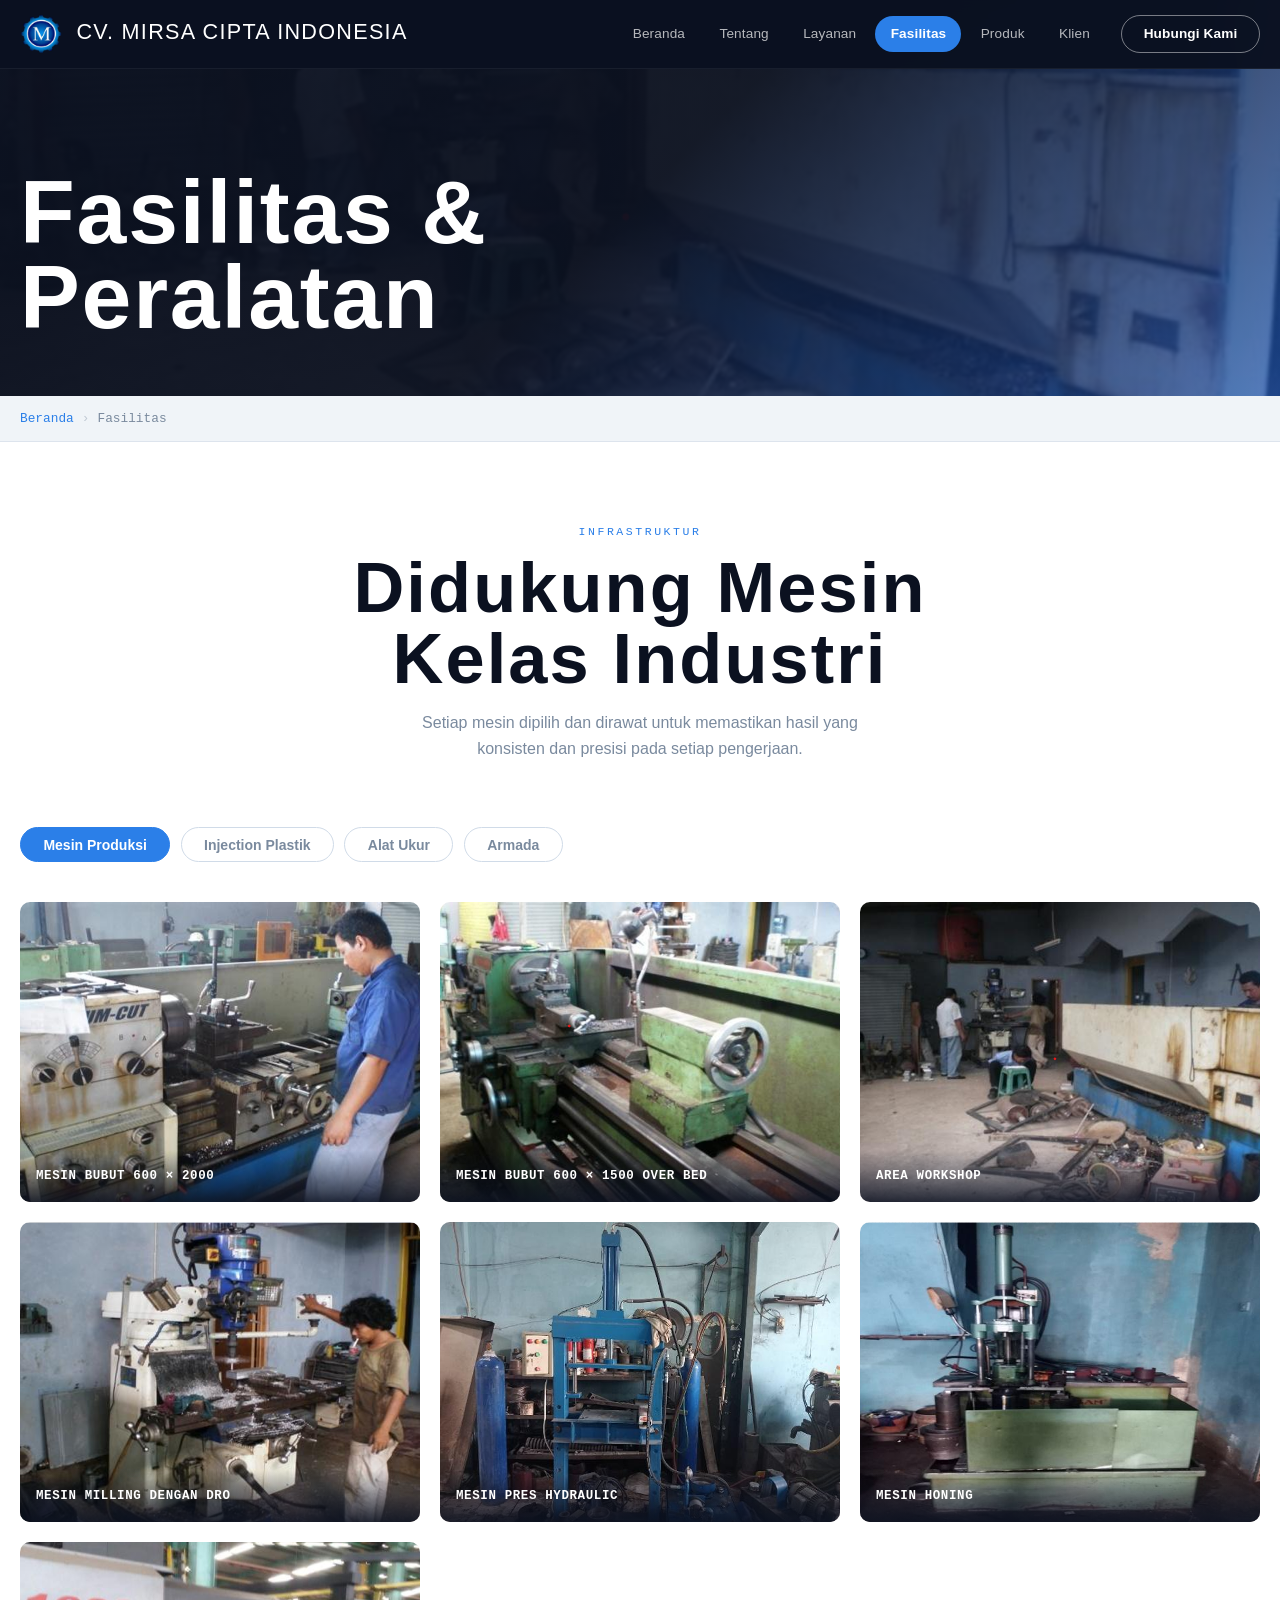
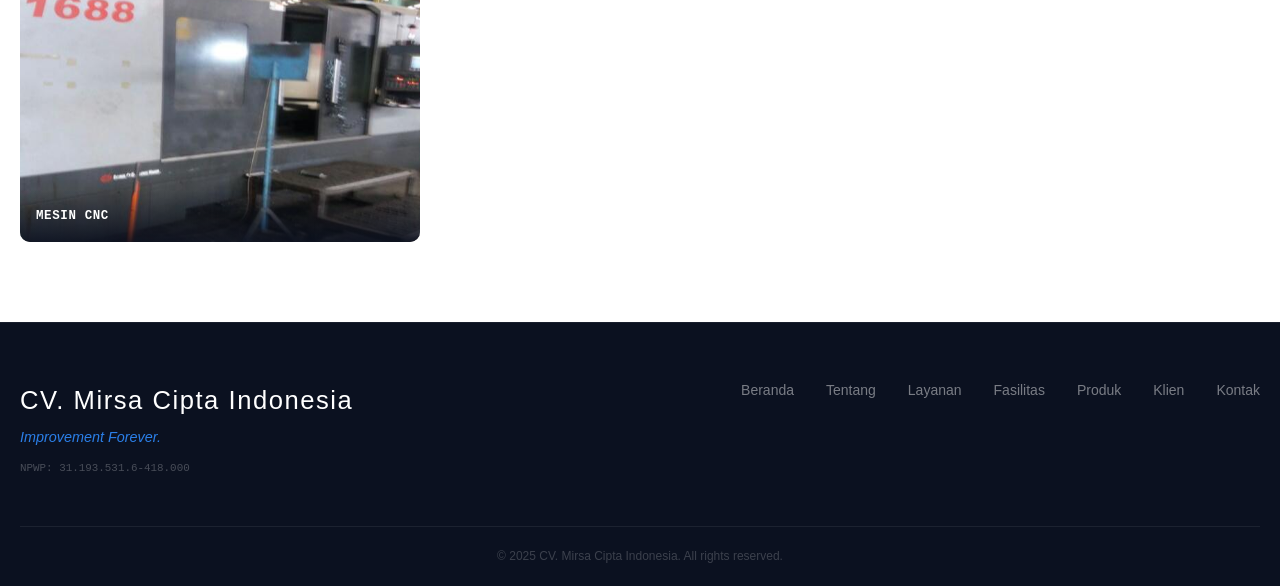
==== fasilitas.html @ bb1a6044 "first commit" ====
<!DOCTYPE html>
<html lang="id">
<head>
  <meta charset="UTF-8" /><meta name="viewport" content="width=device-width, initial-scale=1.0" />
  <title>Fasilitas – CV. Mirsa Cipta Indonesia</title>
  <link rel="stylesheet" href="assets/css/style.css?v=3" />
  <link rel="stylesheet" href="assets/css/pages.css" />
  <link rel="preconnect" href="https://fonts.googleapis.com" />
  <link rel="preconnect" href="https://fonts.gstatic.com" crossorigin />
  <link href="https://fonts.googleapis.com/css2?family=Bebas+Neue&family=DM+Sans:opsz,wght@9..40,300;9..40,400;9..40,600&family=DM+Mono:wght@400;500&display=swap" rel="stylesheet" />
</head>
<body>
<header class="nav always-dark" id="nav">
  <div class="nav__inner">
    <a href="index.html" class="nav__logo">
      <img src="assets/images/logo.png" alt="Logo CV Mirsa Cipta Indonesia" class="nav__logo-img" />
      <div class="nav__logo-text">
        <span class="logo-name">CV. MIRSA CIPTA INDONESIA</span>
      </div>
    </a>
    <nav class="nav__links">
      <a href="index.html">Beranda</a><a href="tentang.html">Tentang</a><a href="layanan.html">Layanan</a>
      <a href="fasilitas.html">Fasilitas</a><a href="produk.html">Produk</a><a href="klien.html">Klien</a>
      <a href="kontak.html" class="nav__cta">Hubungi Kami</a>
    </nav>
    <button class="nav__hamburger" id="hamburger"><span></span><span></span><span></span></button>
  </div>
</header>
<div class="mobile-menu" id="mobileMenu">
  <a href="index.html" class="mobile-link">Beranda</a><a href="tentang.html" class="mobile-link">Tentang</a>
  <a href="layanan.html" class="mobile-link">Layanan</a><a href="fasilitas.html" class="mobile-link">Fasilitas</a>
  <a href="produk.html" class="mobile-link">Produk</a><a href="klien.html" class="mobile-link">Klien</a>
  <a href="kontak.html" class="mobile-link">Hubungi Kami</a>
</div>

<main>
  <section class="page-hero">
    <div class="page-hero__bg">
      <img src="assets/images/AREA  WORK SHOP.png" alt="Fasilitas" />
      <!-- GANTI: assets/images/fasilitas-hero.jpg -->
      <div class="page-hero__overlay"></div>
    </div>
    <div class="container page-hero__content">

      <h1 class="page-hero__title fade-up">Fasilitas &<br />Peralatan</h1>
    </div>
  </section>

  <div class="breadcrumb">
    <div class="container breadcrumb__inner">
      <a href="index.html">Beranda</a><span class="breadcrumb__sep">›</span><span>Fasilitas</span>
    </div>
  </div>

  <section class="page-content">
    <div class="container">
      <div class="section-header reveal">
        <p class="section-label">Infrastruktur</p>
        <h2 class="section-title">Didukung Mesin<br />Kelas Industri</h2>
        <p class="section-desc">Setiap mesin dipilih dan dirawat untuk memastikan hasil yang konsisten dan presisi pada setiap pengerjaan.</p>
      </div>

      <div class="fasilitas-tabs">
        <button class="tab-btn active" data-tab="mesin">Mesin Produksi</button>
        <button class="tab-btn" data-tab="injection">Injection Plastik</button>
        <button class="tab-btn" data-tab="ukur">Alat Ukur</button>
        <button class="tab-btn" data-tab="armada">Armada</button>
      </div>

      <div class="tab-content active" id="tab-mesin">
        <div class="fasilitas-grid">
          <div class="fasilitas-item reveal">
            <img src="assets/images/MESIN BUBUT 600 x 2000.png" alt="Mesin Bubut 2000" />
            <!-- GANTI: assets/images/mesin-bubut-2000.jpg -->
            <span>Mesin Bubut 600 × 2000</span>
          </div>
          <div class="fasilitas-item reveal">
            <img src="assets/images/MESIN BUBUT 600 x 1500 over bed.png" alt="Mesin Bubut 1500" />
            <!-- GANTI: assets/images/mesin-bubut-1500.jpg -->
            <span>Mesin Bubut 600 × 1500 Over Bed</span>
          </div>
          <div class="fasilitas-item reveal">
            <img src="assets/images/AREA  WORK SHOP.png" alt="Area Workshop" />
            <!-- GANTI: assets/images/area-workshop.jpg -->
            <span>Area Workshop</span>
          </div>
          <div class="fasilitas-item reveal">
            <img src="assets/images/MESIN MILLING dengan DRO.png" alt="Mesin Milling DRO" />
            <!-- GANTI: assets/images/mesin-milling.jpg -->
            <span>Mesin Milling dengan DRO</span>
          </div>
          <div class="fasilitas-item reveal">
            <img src="assets/images/MESIN PRES HYDRAULIC.png" alt="Pres Hydraulic" />
            <!-- GANTI: assets/images/mesin-hydraulic.jpg -->
            <span>Mesin Pres Hydraulic</span>
          </div>
          <div class="fasilitas-item reveal">
            <img src="assets/images/MESIN HONING.png" alt="Mesin Honing" />
            <!-- GANTI: assets/images/mesin-honing.jpg -->
            <span>Mesin Honing</span>
          </div>
          <div class="fasilitas-item reveal">
            <img src="assets/images/CNC.png" alt="CNC" />
            <!-- GANTI: assets/images/mesin-cnc.jpg -->
            <span>Mesin CNC</span>
          </div>
        </div>
      </div>

      <div class="tab-content" id="tab-injection">
        <div class="fasilitas-grid">
          <div class="fasilitas-item reveal">
            <img src="assets/images/MESIN INJECTION  150 T.png" alt="Injection 150T" />
            <!-- GANTI: assets/images/injection-150t.jpg -->
            <span>Mesin Injection 150 T</span>
          </div>
          <div class="fasilitas-item reveal">
            <img src="assets/images/MESIN PRES HYDRAULIC.png" alt="Injection 250T" />
            <!-- GANTI: assets/images/injection-250t.jpg -->
            <span>Mesin Injection 250 T</span>
          </div>
          <div class="fasilitas-item reveal">
            <img src="assets/images/MESIN BUBUT 600 x 2000.png" alt="Injection 550T" />
            <!-- GANTI: assets/images/injection-550t.jpg -->
            <span>Mesin Injection 550 T</span>
          </div>
          <div class="fasilitas-item reveal">
            <img src="assets/images/AREA  WORK SHOP.png" alt="Area Produksi" />
            <!-- GANTI: assets/images/area-produksi.jpg -->
            <span>Area Produksi</span>
          </div>
        </div>
      </div>

      <div class="tab-content" id="tab-ukur">
        <div class="fasilitas-grid">
          <div class="fasilitas-item reveal">
            <img src="assets/images/MICROMETER.png" alt="Micrometer" />
            <!-- GANTI: assets/images/micrometer.jpg -->
            <span>Micrometer</span>
          </div>
          <div class="fasilitas-item reveal">
            <img src="assets/images/MESIN PRES HYDRAULIC.png" alt="Hardness Tester" />
            <!-- GANTI: assets/images/hardness-tester.jpg -->
            <span>Hardness Tester</span>
          </div>
          <div class="fasilitas-item reveal">
            <img src="assets/images/MESIN BUBUT 600 x 2000.png" alt="Digital Caliper" />
            <!-- GANTI: assets/images/digital-caliper.jpg -->
            <span>Digital Caliper</span>
          </div>
          <div class="fasilitas-item reveal">
            <img src="assets/images/MESIN MILLING dengan DRO.png" alt="Bore Gauge" />
            <!-- GANTI: assets/images/bore-gauge.jpg -->
            <span>Bore Gauge</span>
          </div>
          <div class="fasilitas-item reveal">
            <img src="assets/images/CNC.png" alt="Height Gauge" />
            <!-- GANTI: assets/images/height-gauge.jpg -->
            <span>Height Gauge</span>
          </div>
        </div>
      </div>

      <div class="tab-content" id="tab-armada">
        <div class="fasilitas-grid">
          <div class="fasilitas-item reveal">
            <img src="assets/images/UNIT DELIVERY.png" alt="Unit Delivery" />
            <!-- GANTI: assets/images/unit-delivery.jpg -->
            <span>Unit Delivery</span>
          </div>
        </div>
      </div>
    </div>
  </section>
</main>

<footer class="footer">
  <div class="container footer__inner">
    <div class="footer__brand">
      <p class="footer__name">CV. Mirsa Cipta Indonesia</p>
      <p class="footer__tagline">Improvement Forever.</p>
      <p class="footer__npwp">NPWP: 31.193.531.6-418.000</p>
    </div>
    <nav class="footer__nav">
      <a href="index.html">Beranda</a><a href="tentang.html">Tentang</a><a href="layanan.html">Layanan</a>
      <a href="fasilitas.html">Fasilitas</a><a href="produk.html">Produk</a><a href="klien.html">Klien</a><a href="kontak.html">Kontak</a>
    </nav>
  </div>
  <div class="footer__bottom"><p>© 2025 CV. Mirsa Cipta Indonesia. All rights reserved.</p></div>
</footer>
<button class="back-top" id="backTop">↑</button>
<script src="assets/js/main.js"></script>
</body>
</html>
---- assets/css/style.css ----
/* ════════════════════════════════════════
   CV. MIRSA CIPTA INDONESIA
   style.css — Redesigned to match Figma blueprint
════════════════════════════════════════ */

:root {
  /* Core Palette — matches Figma dark navy + blue accent scheme */
  --navy:       #0b1120;
  --navy-mid:   #0f1a2e;
  --blue-dark:  #102a5e;
  --blue:       #1646a0;
  --blue-mid:   #1d5bb8;
  --cyan:       #2b7fe8;
  --cyan-light: #55a3f5;
  --blue-card1: #4c9fea;   /* lightest card — Figma leftmost */
  --blue-card2: #2e74c4;   /* second card */
  --blue-card3: #1a559e;   /* third card */
  --blue-card4: #0c1f4a;   /* darkest card — Figma rightmost navy */
  --light:      #f0f4f8;
  --white:      #ffffff;
  --gray:       #7a8a9e;
  --dark:       #0b1120;

  --font-display: 'Plus Jakarta Sans', sans-serif;
  --font-body:    'Plus Jakarta Sans', sans-serif;
  --font-mono:    'Plus Jakarta Sans', monospace;

  --radius:     6px;
  --shadow:     0 4px 32px rgba(0,0,0,.14);
  --transition: .32s cubic-bezier(.4,0,.2,1);
}

*, *::before, *::after { box-sizing: border-box; margin: 0; padding: 0; }
html { scroll-behavior: smooth; }
body {
  font-family: var(--font-body);
  background: var(--white);
  color: var(--dark);
  line-height: 1.65;
  overflow-x: hidden;
}
img { display: block; width: 100%; object-fit: cover; }
a   { text-decoration: none; color: inherit; }
ul  { list-style: none; }

.container {
  width: min(1240px, 100% - 2.5rem);
  margin-inline: auto;
}

/* ── Typography helpers ── */
.section-label {
  font-family: var(--font-mono);
  font-size: .72rem;
  letter-spacing: .22em;
  text-transform: uppercase;
  color: var(--cyan);
  margin-bottom: .75rem;
  display: block;
}
.section-label.light { color: var(--cyan-light); }

.section-title {
  font-family: var(--font-display);
  font-size: clamp(2.8rem, 5.5vw, 5rem);
  line-height: 1.0;
  letter-spacing: .03em;
  color: var(--navy);
}
.section-title.light { color: var(--white); }

.section-desc {
  margin-top: 1rem;
  color: var(--gray);
  max-width: 52ch;
}

.section-header { text-align: center; margin-bottom: 4rem; }
.section-header .section-desc { margin-inline: auto; }

/* ── Buttons ── */
.btn {
  display: inline-flex;
  align-items: center;
  gap: .5rem;
  padding: .9rem 2.2rem;
  border-radius: 100px;
  font-family: var(--font-body);
  font-weight: 600;
  font-size: .9rem;
  cursor: pointer;
  transition: var(--transition);
  border: 2px solid transparent;
}
.btn--primary {
  background: var(--cyan);
  color: var(--white);
}
.btn--primary:hover {
  background: var(--cyan-light);
  transform: translateY(-2px);
  box-shadow: 0 8px 24px rgba(43,127,232,.4);
}
.btn--ghost {
  border-color: rgba(255,255,255,.4);
  color: var(--white);
}
.btn--ghost:hover {
  background: rgba(255,255,255,.1);
  border-color: var(--white);
}

/* ════════════ NAV — Figma dark bar ════════════ */
.nav {
  position: fixed;
  top: 0; left: 0; right: 0;
  z-index: 1000;
  background: var(--navy);
  border-bottom: 1px solid rgba(255,255,255,.06);
  transition: var(--transition);
}
.nav.scrolled {
  background: rgba(11,17,32,.97);
  backdrop-filter: blur(16px);
  box-shadow: 0 2px 32px rgba(0,0,0,.45);
}
.nav.always-dark {
  background: rgba(11,17,32,.97);
  backdrop-filter: blur(16px);
}

.nav__inner {
  display: flex;
  align-items: center;
  justify-content: space-between;
  width: min(1240px, 100% - 2.5rem);
  margin-inline: auto;
  height: 68px;
}

.nav__logo { display: flex; align-items: center; gap: .9rem; }
.nav__logo-img {
  width: 42px; height: 42px;
  object-fit: contain;
}
.logo-name {
  font-family: var(--font-display);
  font-size: 1.35rem;
  color: var(--white);
  letter-spacing: .06em;
  line-height: 1;
}

/* Nav links — Figma style: light text, active = filled blue pill */
.nav__links {
  display: flex;
  align-items: center;
  gap: .25rem;
}
.nav__links a {
  color: rgba(255,255,255,.7);
  font-size: .85rem;
  font-weight: 500;
  padding: .45rem .95rem;
  border-radius: 100px;
  transition: color var(--transition), background var(--transition);
  letter-spacing: .01em;
}
.nav__links a:hover { color: var(--white); background: rgba(255,255,255,.07); }
.nav__links a.active {
  background: var(--cyan);
  color: var(--white);
  font-weight: 600;
}

.nav__cta {
  background: transparent !important;
  color: var(--white) !important;
  padding: .45rem 1.35rem !important;
  border-radius: 100px !important;
  border: 1.5px solid rgba(255,255,255,.45) !important;
  font-weight: 600 !important;
  margin-left: .75rem;
  font-size: .85rem !important;
}
.nav__cta:hover {
  background: rgba(255,255,255,.1) !important;
  border-color: rgba(255,255,255,.9) !important;
  transform: translateY(-1px);
}
/* Active: border lebih solid + sedikit background agar user tahu sedang di halaman ini */
.nav__cta.active {
  background: rgba(255,255,255,.08) !important;
  border-color: var(--white) !important;
  color: var(--white) !important;
  font-weight: 700 !important;
}

.nav__hamburger {
  display: none;
  flex-direction: column;
  gap: 5px;
  background: none; border: none;
  cursor: pointer; padding: .25rem;
}
.nav__hamburger span {
  display: block; width: 24px; height: 2px;
  background: var(--white); border-radius: 2px;
  transition: var(--transition);
}

/* Mobile Menu */
.mobile-menu {
  display: none;
  position: fixed; inset: 0;
  background: var(--navy);
  z-index: 999;
  flex-direction: column;
  align-items: center; justify-content: center;
  gap: 2rem;
}
.mobile-menu.open { display: flex; }
.mobile-link {
  font-family: var(--font-display);
  font-size: 2.2rem;
  color: rgba(255,255,255,.8);
  letter-spacing: .06em;
  transition: color var(--transition);
}
.mobile-link:hover, .mobile-link.active { color: var(--cyan); }

/* ════════════ PAGE HERO (inner pages) ════════════ */
.page-hero {
  min-height: 44vh;
  display: flex;
  align-items: flex-end;
  position: relative;
  overflow: hidden;
  padding-bottom: 3.5rem;
  background: var(--navy);
}
.page-hero__bg { position: absolute; inset: 0; }
.page-hero__bg img { height: 100%; object-position: center; }
.page-hero__overlay {
  position: absolute; inset: 0;
  background: linear-gradient(135deg, rgba(11,17,32,.95) 50%, rgba(22,70,160,.7));
}
.page-hero__content {
  position: relative; z-index: 1;
  padding-top: 7rem;
}
.page-hero__eyebrow {
  font-family: var(--font-mono);
  font-size: .75rem; letter-spacing: .25em;
  text-transform: uppercase; color: var(--cyan);
  margin-bottom: 1rem;
  display: block;
}
.page-hero__title {
  font-family: var(--font-display);
  font-size: clamp(3rem, 7vw, 6.5rem);
  line-height: .95; color: var(--white);
  letter-spacing: .02em;
}

/* ════════════ BREADCRUMB ════════════ */
.breadcrumb {
  background: var(--light);
  padding: .75rem 0;
  border-bottom: 1px solid #dde4ed;
}
.breadcrumb__inner {
  display: flex; align-items: center; gap: .5rem;
  font-size: .8rem; color: var(--gray);
  font-family: var(--font-mono);
}
.breadcrumb__inner a { color: var(--cyan); }
.breadcrumb__inner a:hover { text-decoration: underline; }
.breadcrumb__sep { opacity: .4; }

/* ════════════ PAGE CONTENT ════════════ */
.page-content { padding: 5rem 0; }

/* ════════════ FOOTER ════════════ */
.footer { background: var(--navy); padding: 3.5rem 0 0; border-top: 1px solid rgba(255,255,255,.06); }
.footer__inner {
  display: flex;
  justify-content: space-between;
  align-items: flex-start;
  gap: 2rem; flex-wrap: wrap;
  padding-bottom: 3rem;
  border-bottom: 1px solid rgba(255,255,255,.07);
}
.footer__name {
  font-family: var(--font-display);
  font-size: 1.6rem; color: var(--white); letter-spacing: .06em;
}
.footer__tagline { color: var(--cyan); font-style: italic; margin: .3rem 0 .6rem; font-size: .9rem; }
.footer__npwp { font-family: var(--font-mono); font-size: .68rem; color: rgba(255,255,255,.25); }
.footer__nav { display: flex; flex-wrap: wrap; gap: 1rem 2rem; }
.footer__nav a { color: rgba(255,255,255,.45); font-size: .875rem; transition: color var(--transition); }
.footer__nav a:hover { color: var(--cyan); }
.footer__bottom { text-align: center; padding: 1.25rem; color: rgba(255,255,255,.2); font-size: .75rem; }

/* ════════════ BACK TO TOP ════════════ */
.back-top {
  position: fixed; bottom: 2rem; right: 2rem;
  width: 44px; height: 44px;
  background: var(--cyan); color: var(--white);
  border: none; border-radius: 50%; font-size: 1rem;
  cursor: pointer; display: flex; align-items: center; justify-content: center;
  box-shadow: 0 4px 20px rgba(43,127,232,.45);
  opacity: 0; transform: translateY(10px);
  transition: var(--transition); z-index: 999;
}
.back-top.visible { opacity: 1; transform: translateY(0); }
.back-top:hover { background: var(--cyan-light); transform: translateY(-2px); }

/* ════════════ ANIMATIONS ════════════ */
.fade-up {
  opacity: 0; transform: translateY(28px);
  animation: fadeUp .85s ease forwards;
}
.fade-up:nth-child(2) { animation-delay: .18s; }
.fade-up:nth-child(3) { animation-delay: .34s; }
.fade-up:nth-child(4) { animation-delay: .5s; }

@keyframes fadeUp { to { opacity: 1; transform: translateY(0); } }

.reveal {
  opacity: 0; transform: translateY(36px);
  transition: opacity .75s ease, transform .75s ease;
}
.reveal.visible { opacity: 1; transform: translateY(0); }

/* ════════════ RESPONSIVE ════════════ */
@media (max-width: 960px) {
  .nav__links { display: none; }
  .nav__hamburger { display: flex; }
}
@media (max-width: 600px) {
  .footer__inner { flex-direction: column; }
}
---- assets/css/pages.css ----
/* ════════════════════════════════════════
   pages.css — Redesigned to match Figma blueprint
   Dark navy hero, blue gradient cards, layanan section
════════════════════════════════════════ */

/* ════════════════════ HERO SLIDER ════════════════════ */
.hero {
  min-height: 100dvh;
  display: flex; align-items: center;
  position: relative; overflow: hidden;
  background: var(--navy);
}
.hero__slider {
  position: absolute; inset: 0;
}
.hero__slide {
  position: absolute; inset: 0;
  opacity: 0;
  transition: opacity 1.2s ease;
}
.hero__slide.active { opacity: 1; }
.hero__slide img {
  width: 100%; height: 100%;
  object-fit: cover;
  object-position: center;
  filter: brightness(.55) saturate(.8);
}

/* Dark overlay — matches Figma dark hero */
.hero__overlay {
  position: absolute; inset: 0;
  background:
    linear-gradient(to right, rgba(11,17,32,.92) 55%, rgba(11,17,32,.4)),
    linear-gradient(to top, rgba(11,17,32,.65) 20%, transparent 60%);
  z-index: 1;
}

.hero__content {
  position: relative; z-index: 2;
  width: min(1240px, 100% - 2.5rem);
  margin-inline: auto;
  padding: 9rem 0 5rem;
  text-align: center;
  display: flex;
  flex-direction: column;
  align-items: center;
}

/* Eyebrow — small label above title */
.hero__eyebrow {
  font-family: var(--font-mono);
  font-size: .72rem;
  letter-spacing: .28em;
  text-transform: uppercase;
  color: var(--cyan-light);
  margin-bottom: 1.25rem;
  display: block;
  opacity: 0;
  animation: fadeUp .8s ease .1s forwards;
}

.hero__title {
  font-family: var(--font-display);
  font-size: clamp(2.8rem, 7vw, 7rem);
  line-height: 1.0;
  color: var(--white);
  letter-spacing: .01em;
  margin-bottom: 1.75rem;
  white-space: nowrap;
}

/* Figma: subtitle centered */
.hero__sub {
  max-width: 54ch;
  color: rgba(255,255,255,.7);
  font-size: 1.0rem;
  margin-bottom: 2.75rem;
  line-height: 1.75;
  text-align: center;
}
.hero__actions { display: flex; gap: 1rem; flex-wrap: wrap; justify-content: center; }

/* Dots */
.hero__dots {
  position: absolute; bottom: 2.75rem; left: 50%;
  transform: translateX(-50%);
  display: flex; gap: .65rem; z-index: 3;
}
.hero__dot {
  width: 8px; height: 8px;
  border-radius: 50%; background: rgba(255,255,255,.3);
  border: none; cursor: pointer; padding: 0;
  transition: all .35s ease;
}
.hero__dot.active {
  background: var(--cyan);
  width: 28px; border-radius: 4px;
}

/* Arrows */
.hero__arrow {
  position: absolute; top: 50%; transform: translateY(-50%);
  z-index: 3; background: rgba(255,255,255,.08);
  border: 1px solid rgba(255,255,255,.16);
  color: var(--white);
  width: 50px; height: 50px;
  border-radius: 50%; cursor: pointer;
  display: flex; align-items: center; justify-content: center;
  transition: all .3s ease;
  backdrop-filter: blur(8px);
}
.hero__arrow:hover {
  background: var(--cyan);
  border-color: var(--cyan);
}
.hero__arrow--prev { left: 2.5rem; }
.hero__arrow--next { right: 2.5rem; }

/* Scroll indicator */
.hero__scroll {
  position: absolute; bottom: 2.75rem; right: 3.5rem;
  display: flex; flex-direction: column;
  align-items: center; gap: .5rem; z-index: 3;
  color: rgba(255,255,255,.35);
  font-family: var(--font-mono);
  font-size: .6rem; letter-spacing: .22em; text-transform: uppercase;
}
.hero__scroll-line {
  width: 1px; height: 52px;
  background: linear-gradient(to bottom, rgba(255,255,255,.35), transparent);
  animation: scrollLine 2.2s ease-in-out infinite;
}
@keyframes scrollLine {
  0%   { transform: scaleY(0); transform-origin: top; }
  50%  { transform: scaleY(1); transform-origin: top; }
  51%  { transform-origin: bottom; }
  100% { transform: scaleY(0); transform-origin: bottom; }
}

/* ════════════ BLUE CARD STRIP — Figma 4-block section ════════════ */
/*
  Figma shows 4 colored boxes spanning full width:
  [light blue] [medium blue] [teal-blue] [dark navy]
  These serve as visual dividers / category blocks
*/
.hero-cards {
  display: grid;
  grid-template-columns: repeat(4, 1fr);
  position: relative;
  z-index: 4;
  margin-top: -1px; /* flush against hero bottom */
}
.hero-card {
  padding: 2.75rem 2.25rem;
  display: flex; flex-direction: column;
  gap: .75rem;
  cursor: pointer;
  transition: filter var(--transition), transform var(--transition);
  position: relative; overflow: hidden;
}
.hero-card::after {
  content: '';
  position: absolute; inset: 0;
  background: rgba(255,255,255,0);
  transition: background var(--transition);
}
.hero-card:hover::after { background: rgba(255,255,255,.06); }

.hero-card:nth-child(1) { background: var(--blue-card1); }
.hero-card:nth-child(2) { background: var(--blue-card2); }
.hero-card:nth-child(3) { background: var(--blue-card3); }
.hero-card:nth-child(4) { background: var(--blue-card4); }

.hero-card__icon {
  font-size: 1.6rem;
  line-height: 1;
  margin-bottom: .25rem;
}
.hero-card__title {
  font-family: var(--font-display);
  font-size: 1.55rem;
  color: var(--white);
  letter-spacing: .04em;
  line-height: 1.05;
}
.hero-card__desc {
  color: rgba(255,255,255,.72);
  font-size: .82rem;
  line-height: 1.6;
}
.hero-card__link {
  display: inline-flex;
  align-items: center;
  gap: .35rem;
  margin-top: .5rem;
  font-size: .78rem;
  font-weight: 600;
  color: rgba(255,255,255,.85);
  letter-spacing: .05em;
  font-family: var(--font-mono);
  text-transform: uppercase;
  transition: gap var(--transition), color var(--transition);
}
.hero-card:hover .hero-card__link { gap: .65rem; color: var(--white); }

/* ════════════ STATS ════════════ */
.stats { background: var(--navy-mid); padding: 4rem 0; border-top: 1px solid rgba(255,255,255,.06); }
.stats__grid {
  display: grid; grid-template-columns: repeat(4, 1fr);
  divide-color: rgba(255,255,255,.06);
}
.stat-item {
  padding: 2.5rem 2rem; text-align: center;
  border-right: 1px solid rgba(255,255,255,.07);
  transition: background var(--transition);
}
.stat-item:last-child { border-right: none; }
.stat-item:hover { background: rgba(255,255,255,.03); }
.stat-num {
  display: block;
  font-family: var(--font-display);
  font-size: 4rem; color: var(--cyan);
  line-height: 1; letter-spacing: .04em;
}
.stat-label {
  display: block; font-size: .75rem;
  color: rgba(255,255,255,.5);
  margin-top: .6rem;
  text-transform: uppercase; letter-spacing: .12em;
  font-family: var(--font-mono);
}

/* ════════════ HOME LAYANAN SECTION — Figma left text + right image ════════════ */
.home-layanan {
  padding: 7rem 0;
  background: var(--white);
}
.home-layanan__inner {
  display: grid;
  grid-template-columns: 1fr 1fr;
  gap: 6rem;
  align-items: center;
}
.home-layanan__text .section-label { margin-bottom: .5rem; }
.home-layanan__text .section-title { margin-bottom: 1.5rem; }
.home-layanan__text p {
  color: var(--gray);
  font-size: .95rem;
  line-height: 1.8;
  margin-bottom: 2rem;
  max-width: 44ch;
}
.home-layanan__btn {
  display: inline-flex;
  align-items: center;
  gap: .6rem;
  background: var(--cyan);
  color: var(--white);
  padding: .85rem 1.75rem;
  border-radius: 100px;
  font-weight: 600;
  font-size: .88rem;
  transition: var(--transition);
}
.home-layanan__btn:hover {
  background: var(--cyan-light);
  transform: translateY(-2px);
  box-shadow: 0 8px 24px rgba(43,127,232,.35);
}
.home-layanan__btn svg { width: 18px; height: 18px; }

.home-layanan__image {
  position: relative;
  border-radius: 12px;
  overflow: hidden;
  aspect-ratio: 4/3;
  background: var(--blue-card1);
}
.home-layanan__image img {
  width: 100%; height: 100%;
  object-fit: cover;
  transition: transform .7s ease;
}
.home-layanan__inner:hover .home-layanan__image img { transform: scale(1.04); }
/* Blue overlay on image — matches Figma */
.home-layanan__image::after {
  content: '';
  position: absolute; inset: 0;
  background: linear-gradient(135deg, rgba(22,70,160,.25), rgba(76,159,234,.1));
  pointer-events: none;
}

/* ════════════ HOME QUICK NAV CARDS ════════════ */
.home-nav { padding: 5rem 0 7rem; background: var(--light); }
.home-nav__grid {
  display: grid; grid-template-columns: repeat(3, 1fr); gap: 1.5rem;
}
.home-nav-card {
  display: block; position: relative; overflow: hidden;
  border-radius: 10px; aspect-ratio: 4/3;
  transition: transform var(--transition), box-shadow var(--transition);
  box-shadow: 0 2px 16px rgba(0,0,0,.08);
}
.home-nav-card:hover {
  transform: translateY(-7px);
  box-shadow: 0 16px 40px rgba(0,0,0,.16);
}
.home-nav-card img { height: 100%; transition: transform .65s ease; }
.home-nav-card:hover img { transform: scale(1.07); }
.home-nav-card__overlay {
  position: absolute; inset: 0;
  background: linear-gradient(to top, rgba(11,17,32,.92) 30%, rgba(11,17,32,.15));
}
.home-nav-card__body {
  position: absolute; bottom: 0; left: 0; right: 0; padding: 1.75rem;
}
.home-nav-card__num {
  font-family: var(--font-mono); font-size: .68rem;
  letter-spacing: .22em; color: var(--cyan-light);
  text-transform: uppercase; margin-bottom: .4rem;
  display: block;
}
.home-nav-card h3 {
  font-family: var(--font-display); font-size: 1.85rem;
  color: var(--white); letter-spacing: .04em; margin-bottom: .4rem;
}
.home-nav-card p { color: rgba(255,255,255,.58); font-size: .82rem; line-height: 1.55; }
.home-nav-card__arrow {
  display: inline-flex; align-items: center; gap: .4rem;
  margin-top: .75rem; font-size: .78rem; font-weight: 600;
  color: var(--cyan-light); letter-spacing: .06em;
  transition: gap var(--transition);
}
.home-nav-card:hover .home-nav-card__arrow { gap: .8rem; }

/* ════════════ ABOUT ════════════ */
.about-grid {
  display: grid; grid-template-columns: 1fr 1fr;
  gap: 5rem; align-items: center; margin-bottom: 5rem;
}
.about-image { position: relative; }
.about-image img { height: 520px; border-radius: 10px; }
.about-badge {
  position: absolute; bottom: -1.5rem; right: -1.5rem;
  background: var(--cyan); padding: 1.5rem;
  border-radius: 10px; text-align: center; min-width: 110px;
}
.badge-year { display: block; font-family: var(--font-display); font-size: 2.4rem; color: var(--white); line-height: 1; }
.badge-text { display: block; font-size: .65rem; font-weight: 700; text-transform: uppercase; letter-spacing: .1em; color: rgba(255,255,255,.8); margin-top: .25rem; }
.about-text .section-title { margin: .5rem 0 1.25rem; }
.about-text p { color: var(--gray); margin-bottom: 1rem; line-height: 1.8; }
.about-text p strong { color: var(--dark); }
.about-info-grid {
  display: grid; grid-template-columns: 1fr 1fr; gap: 1rem;
  margin-top: 2rem; padding-top: 2rem; border-top: 1px solid #e5eaf1;
}
.info-item { display: flex; flex-direction: column; gap: .3rem; }
.info-label { font-size: .68rem; font-family: var(--font-mono); letter-spacing: .16em; text-transform: uppercase; color: var(--cyan); }
.info-val { font-size: .9rem; font-weight: 600; color: var(--dark); }

/* Visi Misi */
.visi-block {
  position: relative; overflow: hidden;
  border-radius: 12px; padding: 5rem 0; margin-top: 2rem;
}
.visi-block__bg { position: absolute; inset: 0; }
.visi-block__bg img { height: 100%; }
.visi-block__overlay { position: absolute; inset: 0; background: linear-gradient(135deg, rgba(11,17,32,.96), rgba(22,70,160,.88)); }
.visi-block__content { position: relative; z-index: 1; }
.visi-block__content .section-title { margin: .5rem 0 3rem; }
.visi-cards { display: grid; grid-template-columns: repeat(3, 1fr); gap: 1.5rem; }
.visi-card {
  background: rgba(255,255,255,.05);
  border: 1px solid rgba(255,255,255,.1);
  backdrop-filter: blur(10px);
  padding: 2.5rem 2rem; border-radius: 10px;
  transition: background var(--transition);
}
.visi-card:hover { background: rgba(255,255,255,.09); }
.visi-card__icon { font-size: 1.5rem; color: var(--cyan); margin-bottom: 1.25rem; }
.visi-card h3 { font-family: var(--font-display); font-size: 1.55rem; letter-spacing: .05em; color: var(--white); margin-bottom: .75rem; }
.visi-card p, .visi-card li { color: rgba(255,255,255,.62); font-size: .875rem; line-height: 1.75; }
.visi-card ul { padding-left: 1rem; list-style: disc; }
.visi-card li { margin-bottom: .4rem; }
.visi-card em { color: var(--cyan-light); font-style: normal; }

/* ════════════ LAYANAN ════════════ */
.layanan-grid { display: grid; grid-template-columns: repeat(3, 1fr); gap: 1.5rem; }
.layanan-card {
  background: var(--white); border-radius: 10px;
  overflow: hidden;
  border: 1px solid #e4ecf4;
  box-shadow: 0 2px 16px rgba(0,0,0,.06);
  transition: transform var(--transition), box-shadow var(--transition);
  position: relative;
}
.layanan-card:hover {
  transform: translateY(-6px);
  box-shadow: 0 16px 40px rgba(0,0,0,.12);
}
.layanan-card__num {
  position: absolute; top: 1rem; left: 1rem;
  font-family: var(--font-display); font-size: 1.1rem; color: var(--cyan); z-index: 1;
}
.layanan-card__img { position: relative; height: 210px; overflow: hidden; }
.layanan-card__img img { height: 100%; transition: transform .6s ease; }
.layanan-card:hover .layanan-card__img img { transform: scale(1.06); }
.layanan-card__img::after {
  content: ''; position: absolute; inset: 0;
  background: linear-gradient(to bottom, transparent 40%, rgba(11,17,32,.28));
}
.layanan-card h3 {
  font-family: var(--font-display); font-size: 1.4rem;
  letter-spacing: .05em; color: var(--navy);
  padding: 1.25rem 1.5rem .5rem;
}
.layanan-card p { padding: 0 1.5rem 1.75rem; color: var(--gray); font-size: .875rem; line-height: 1.65; }

/* ════════════ FASILITAS ════════════ */
.fasilitas-tabs { display: flex; gap: .65rem; margin-bottom: 2.5rem; flex-wrap: wrap; }
.tab-btn {
  padding: .55rem 1.4rem;
  border: 1.5px solid #d0dbe8;
  background: none; border-radius: 100px;
  font-family: var(--font-body); font-size: .875rem; font-weight: 600;
  cursor: pointer; color: var(--gray); transition: var(--transition);
}
.tab-btn.active, .tab-btn:hover {
  background: var(--cyan); border-color: var(--cyan); color: var(--white);
}
.tab-content { display: none; }
.tab-content.active { display: block; }
.fasilitas-grid { display: grid; grid-template-columns: repeat(3, 1fr); gap: 1.25rem; }
.fasilitas-item {
  position: relative; overflow: hidden;
  border-radius: 10px; aspect-ratio: 4/3; cursor: pointer;
}
.fasilitas-item img { height: 100%; transition: transform .5s ease; }
.fasilitas-item:hover img { transform: scale(1.08); }
.fasilitas-item span {
  position: absolute; bottom: 0; left: 0; right: 0; padding: 1rem;
  background: linear-gradient(to top, rgba(11,17,32,.88), transparent);
  color: var(--white); font-size: .78rem; font-weight: 600;
  font-family: var(--font-mono); letter-spacing: .05em; text-transform: uppercase;
}

/* ════════════ PRODUK ════════════ */
.produk-grid { display: grid; grid-template-columns: repeat(3, 1fr); gap: 1.5rem; }
.produk-card {
  background: var(--white); border-radius: 10px;
  overflow: hidden;
  border: 1px solid #e4ecf4;
  box-shadow: 0 2px 16px rgba(0,0,0,.06);
  transition: transform var(--transition), box-shadow var(--transition);
}
.produk-card:hover {
  transform: translateY(-5px);
  box-shadow: 0 16px 40px rgba(0,0,0,.1);
}
.produk-card__img { height: 230px; overflow: hidden; }
.produk-card__img img { height: 100%; transition: transform .5s ease; }
.produk-card:hover .produk-card__img img { transform: scale(1.06); }
.produk-card__body { padding: 1.5rem; }
.produk-tag {
  display: inline-block; font-family: var(--font-mono); font-size: .63rem;
  letter-spacing: .16em; text-transform: uppercase; color: var(--cyan);
  background: rgba(43,127,232,.1); padding: .2rem .65rem;
  border-radius: 100px; margin-bottom: .75rem;
}
.produk-card h3 {
  font-family: var(--font-display); font-size: 1.4rem;
  letter-spacing: .04em; color: var(--navy); margin-bottom: .5rem;
}
.produk-card p { color: var(--gray); font-size: .875rem; line-height: 1.65; }

/* ════════════ KLIEN ════════════ */
.klien-grid { display: grid; grid-template-columns: repeat(3, 1fr); gap: 1.25rem; margin-bottom: 4rem; }
.klien-item {
  border: 1.5px solid #d8e4f0; border-radius: 10px;
  padding: 2rem 1.5rem; display: flex; align-items: center;
  justify-content: center; text-align: center; transition: var(--transition);
}
.klien-item:hover {
  border-color: var(--cyan);
  background: rgba(43,127,232,.04);
  transform: translateY(-2px);
  box-shadow: 0 4px 20px rgba(43,127,232,.1);
}
.klien-item span { font-weight: 600; font-size: .9rem; color: var(--navy); }
.klien-tagline { text-align: center; padding: 3rem 0 1rem; border-top: 1px solid #e5eaf1; }
.klien-tagline blockquote {
  font-family: var(--font-display);
  font-size: clamp(2rem, 5vw, 3.5rem); color: var(--navy); letter-spacing: .05em;
}
.klien-tagline cite {
  display: block; margin-top: .75rem; color: var(--gray);
  font-style: normal; font-family: var(--font-mono);
  font-size: .75rem; letter-spacing: .15em; text-transform: uppercase;
}

/* ════════════ KONTAK ════════════ */
.kontak-grid { display: grid; grid-template-columns: 1fr 1fr; gap: 5rem; align-items: start; }
.kontak-info .section-title { margin: .5rem 0 1.25rem; }
.kontak-list { display: flex; flex-direction: column; gap: 1rem; }
.kontak-list li { display: flex; gap: 1rem; align-items: flex-start; color: var(--gray); font-size: .9rem; }
.kontak-icon { font-size: 1rem; flex-shrink: 0; margin-top: .1rem; color: var(--cyan); }
.kontak-list a { color: var(--cyan); }
.kontak-list a:hover { text-decoration: underline; }

.form-box {
  background: var(--light);
  border: 1px solid #dde8f2;
  padding: 2.75rem; border-radius: 12px;
}
.form-box h3 {
  font-family: var(--font-display);
  font-size: 1.6rem; color: var(--navy); letter-spacing: .04em; margin-bottom: 1.75rem;
}
.form-group { display: flex; flex-direction: column; gap: .4rem; margin-bottom: 1.25rem; }
.form-group label {
  font-size: .72rem; font-family: var(--font-mono);
  letter-spacing: .12em; text-transform: uppercase; color: var(--gray);
}
.form-group input,
.form-group textarea {
  background: var(--white); border: 1.5px solid #d0dbe8;
  border-radius: var(--radius); padding: .9rem 1rem;
  color: var(--dark); font-family: var(--font-body); font-size: .9rem;
  transition: border-color var(--transition); resize: vertical;
}
.form-group input:focus,
.form-group textarea:focus { outline: none; border-color: var(--cyan); box-shadow: 0 0 0 3px rgba(43,127,232,.12); }
.form-note { margin-top: 1rem; text-align: center; font-size: .8rem; color: var(--gray); }
.form-note a { color: var(--cyan); text-decoration: underline; }

.kontak-map { margin-top: 4rem; }
.kontak-map h3 {
  font-family: var(--font-display); font-size: 1.85rem;
  color: var(--navy); letter-spacing: .04em; margin-bottom: 1.5rem;
}
.map-placeholder {
  background: var(--light); border: 1.5px solid #dde4ed;
  border-radius: 10px; height: 300px;
  display: flex; flex-direction: column;
  align-items: center; justify-content: center;
  gap: .75rem; color: var(--gray); font-size: .9rem;
}
.map-placeholder span { font-size: 2.5rem; }

/* ════════════ RESPONSIVE ════════════ */
@media (max-width: 960px) {
  .stats__grid { grid-template-columns: repeat(2, 1fr); }
  .hero-cards { grid-template-columns: repeat(2, 1fr); }
  .home-nav__grid { grid-template-columns: repeat(2, 1fr); }
  .home-layanan__inner { grid-template-columns: 1fr; gap: 3rem; }
  .about-grid { grid-template-columns: 1fr; gap: 3rem; }
  .about-badge { right: 1rem; }
  .visi-cards { grid-template-columns: 1fr; }
  .layanan-grid { grid-template-columns: repeat(2, 1fr); }
  .fasilitas-grid { grid-template-columns: repeat(2, 1fr); }
  .produk-grid { grid-template-columns: repeat(2, 1fr); }
  .klien-grid { grid-template-columns: repeat(2, 1fr); }
  .kontak-grid { grid-template-columns: 1fr; gap: 3rem; }
}
@media (max-width: 600px) {
  .hero-cards { grid-template-columns: 1fr; }
  .home-nav__grid { grid-template-columns: 1fr; }
  .layanan-grid { grid-template-columns: 1fr; }
  .fasilitas-grid { grid-template-columns: 1fr; }
  .produk-grid { grid-template-columns: 1fr; }
  .klien-grid { grid-template-columns: 1fr; }
  .stats__grid { grid-template-columns: repeat(2, 1fr); }
  .hero__scroll { display: none; }
  .hero__arrow--prev { left: 1rem; }
  .hero__arrow--next { right: 1rem; }
  .about-badge { position: static; margin-top: 1rem; }
}
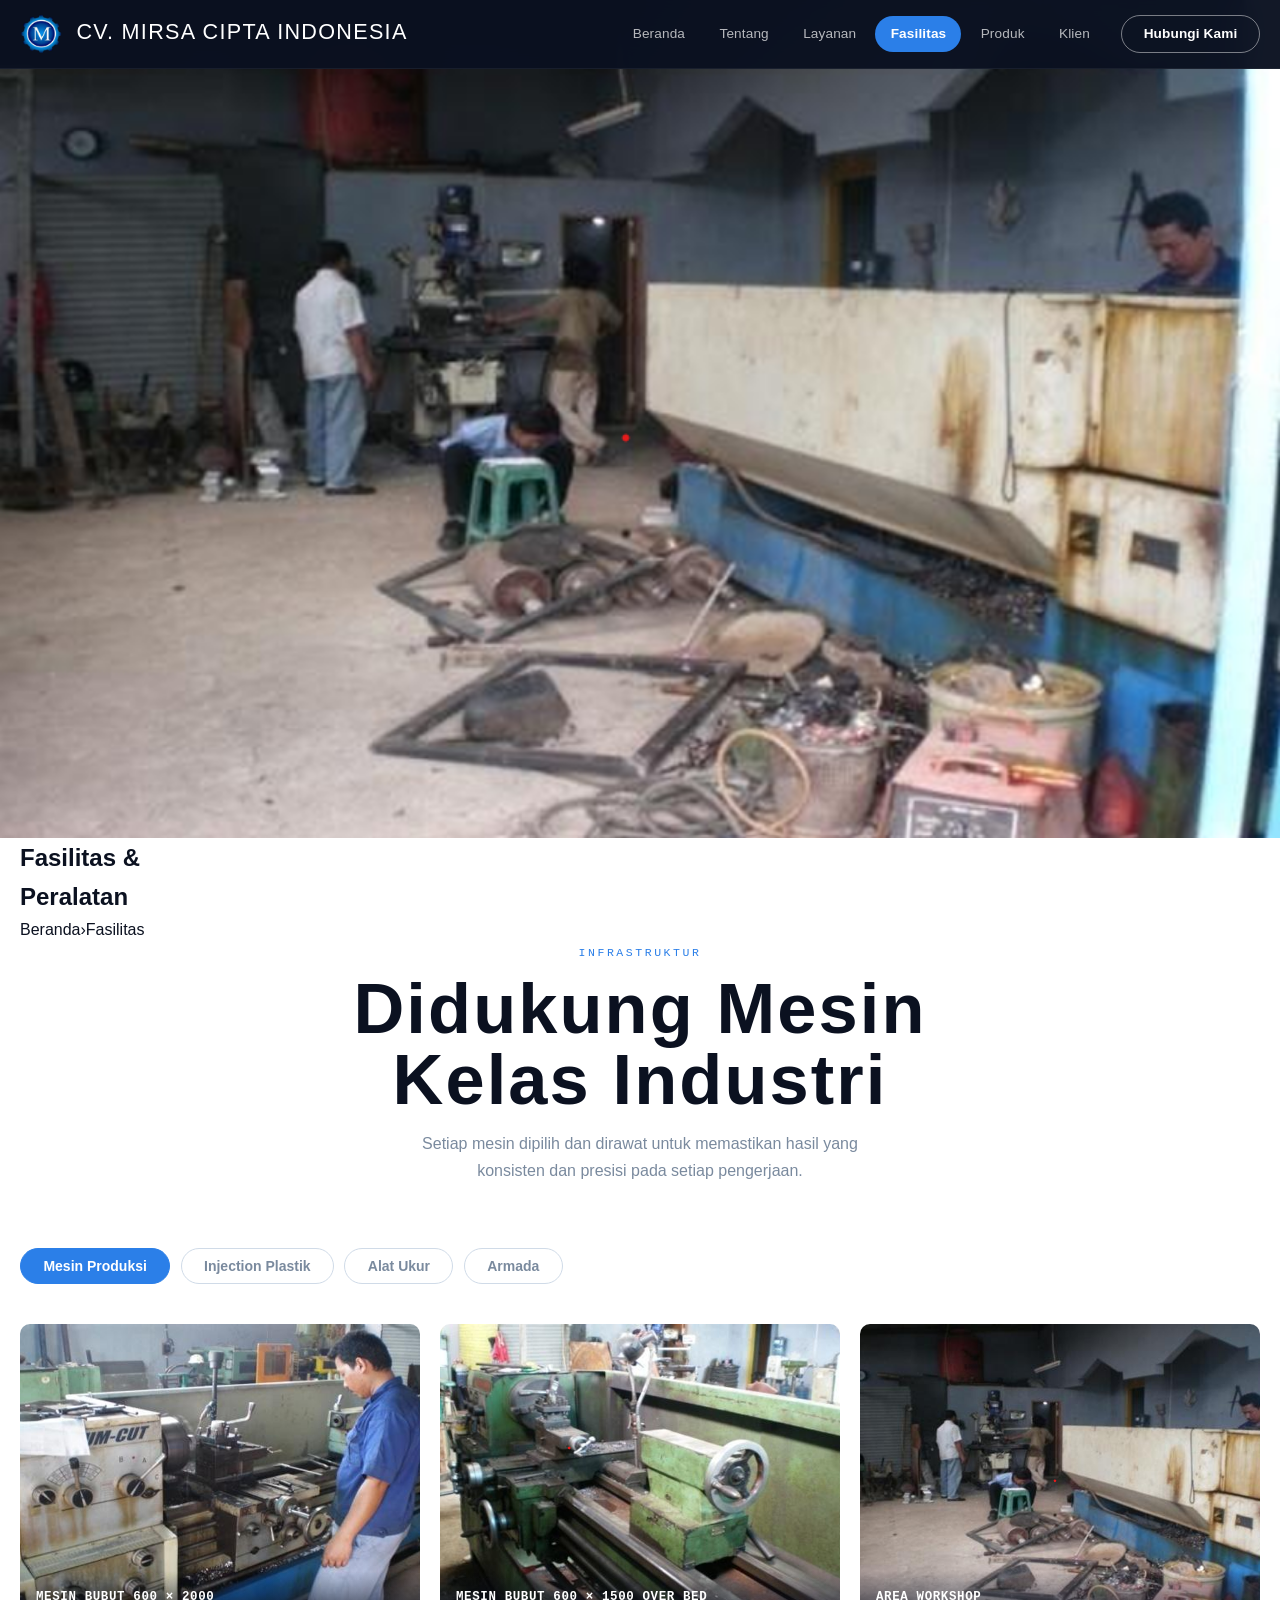
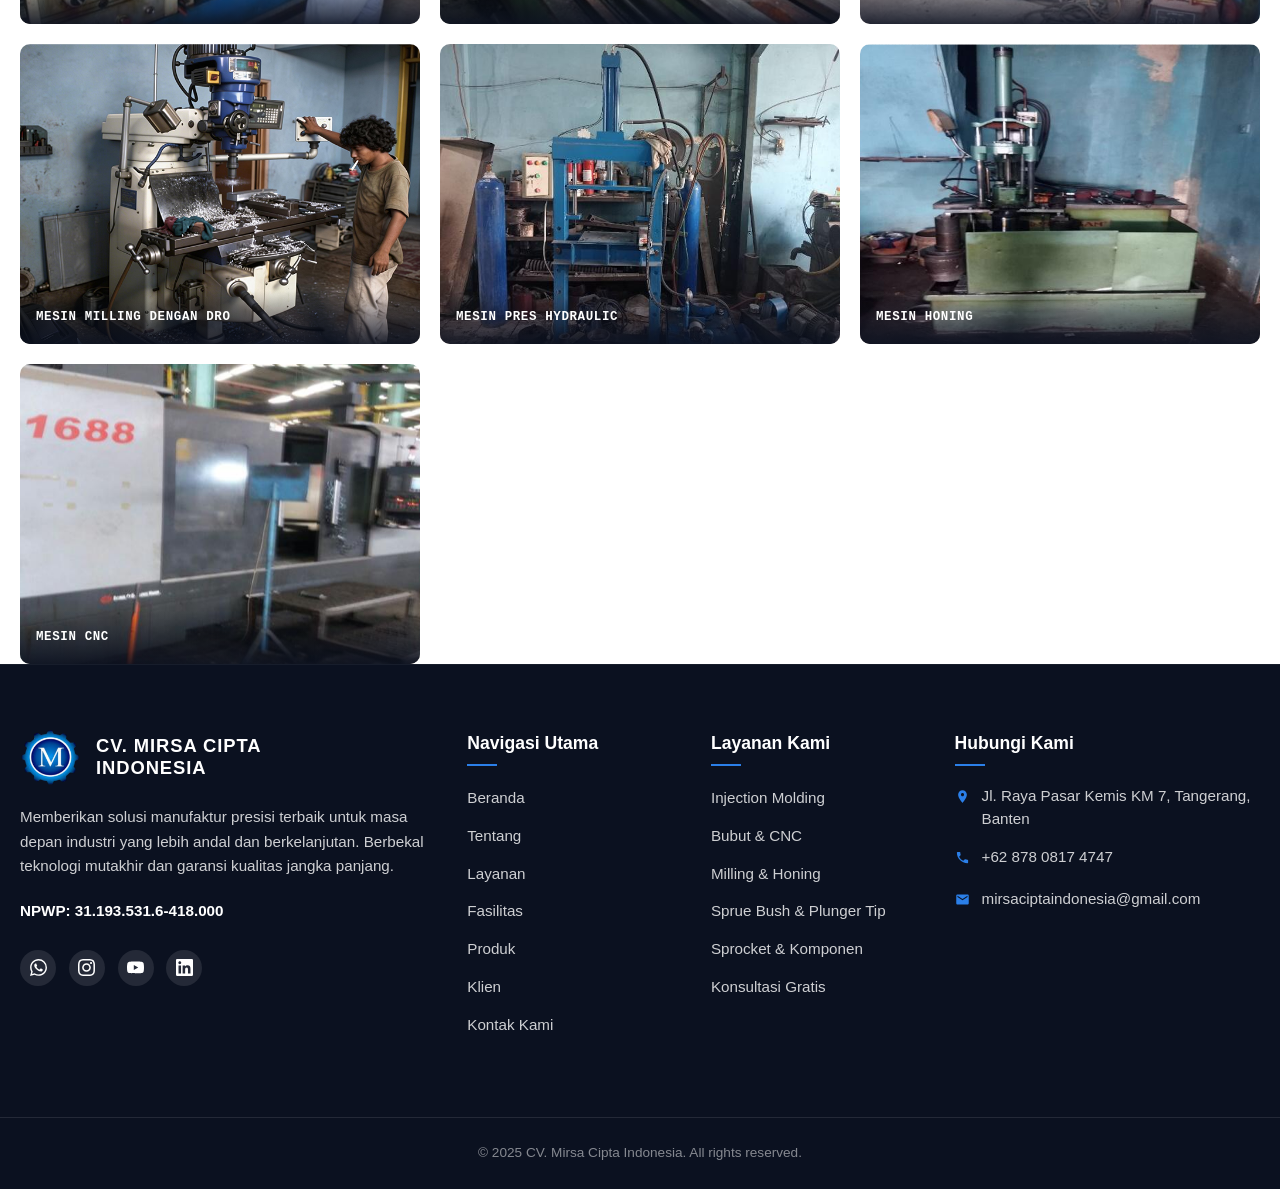
==== commit dcd67a28: "update" ====
--- a/fasilitas.html
+++ b/fasilitas.html
@@ -176,18 +176,92 @@
 </main>
 
 <footer class="footer">
-  <div class="container footer__inner">
-    <div class="footer__brand">
-      <p class="footer__name">CV. Mirsa Cipta Indonesia</p>
-      <p class="footer__tagline">Improvement Forever.</p>
-      <p class="footer__npwp">NPWP: 31.193.531.6-418.000</p>
-    </div>
-    <nav class="footer__nav">
-      <a href="index.html">Beranda</a><a href="tentang.html">Tentang</a><a href="layanan.html">Layanan</a>
-      <a href="fasilitas.html">Fasilitas</a><a href="produk.html">Produk</a><a href="klien.html">Klien</a><a href="kontak.html">Kontak</a>
-    </nav>
-  </div>
-  <div class="footer__bottom"><p>© 2025 CV. Mirsa Cipta Indonesia. All rights reserved.</p></div>
+  <div class="footer__top">
+    <div class="container footer__grid">
+
+      <!-- Kolom 1: Brand -->
+      <div class="footer__brand">
+        <a href="index.html" class="footer__logo">
+          <img src="assets/images/logo.png" alt="Logo CV Mirsa Cipta Indonesia" class="footer__logo-img" />
+          <span class="footer__logo-name">CV. MIRSA CIPTA<br>INDONESIA</span>
+        </a>
+        <p class="footer__desc">
+          Memberikan solusi manufaktur presisi terbaik untuk masa depan industri yang lebih andal dan berkelanjutan. Berbekal teknologi mutakhir dan garansi kualitas jangka panjang.
+        </p>
+        <p class="footer__npwp">NPWP: 31.193.531.6-418.000</p>
+        <div class="footer__socials">
+          <a href="https://wa.me/6287808174747" target="_blank" aria-label="WhatsApp" class="footer__social-btn">
+            <svg viewBox="0 0 24 24" fill="currentColor" width="17" height="17"><path d="M17.472 14.382c-.297-.149-1.758-.867-2.03-.967-.273-.099-.471-.148-.67.15-.197.297-.767.966-.94 1.164-.173.199-.347.223-.644.075-.297-.15-1.255-.463-2.39-1.475-.883-.788-1.48-1.761-1.653-2.059-.173-.297-.018-.458.13-.606.134-.133.298-.347.446-.52.149-.174.198-.298.298-.497.099-.198.05-.371-.025-.52-.075-.149-.669-1.612-.916-2.207-.242-.579-.487-.5-.669-.51-.173-.008-.371-.01-.57-.01-.198 0-.52.074-.792.372-.272.297-1.04 1.016-1.04 2.479 0 1.462 1.065 2.875 1.213 3.074.149.198 2.096 3.2 5.077 4.487.709.306 1.262.489 1.694.625.712.227 1.36.195 1.871.118.571-.085 1.758-.719 2.006-1.413.248-.694.248-1.289.173-1.413-.074-.124-.272-.198-.57-.347m-5.421 7.403h-.004a9.87 9.87 0 01-5.031-1.378l-.361-.214-3.741.982.998-3.648-.235-.374a9.86 9.86 0 01-1.51-5.26c.001-5.45 4.436-9.884 9.888-9.884 2.64 0 5.122 1.03 6.988 2.898a9.825 9.825 0 012.893 6.994c-.003 5.45-4.437 9.884-9.885 9.884m8.413-18.297A11.815 11.815 0 0012.05 0C5.495 0 .16 5.335.157 11.892c0 2.096.547 4.142 1.588 5.945L.057 24l6.305-1.654a11.882 11.882 0 005.683 1.448h.005c6.554 0 11.89-5.335 11.893-11.893a11.821 11.821 0 00-3.48-8.413z"/></svg>
+          </a>
+          <a href="https://instagram.com/" target="_blank" aria-label="Instagram" class="footer__social-btn">
+            <svg viewBox="0 0 24 24" fill="currentColor" width="17" height="17"><path d="M12 2.163c3.204 0 3.584.012 4.85.07 3.252.148 4.771 1.691 4.919 4.919.058 1.265.069 1.645.069 4.849 0 3.205-.012 3.584-.069 4.849-.149 3.225-1.664 4.771-4.919 4.919-1.266.058-1.644.07-4.85.07-3.204 0-3.584-.012-4.849-.07-3.26-.149-4.771-1.699-4.919-4.92-.058-1.265-.07-1.644-.07-4.849 0-3.204.013-3.583.07-4.849.149-3.227 1.664-4.771 4.919-4.919 1.266-.057 1.645-.069 4.849-.069zm0-2.163c-3.259 0-3.667.014-4.947.072-4.358.2-6.78 2.618-6.98 6.98-.059 1.281-.073 1.689-.073 4.948 0 3.259.014 3.668.072 4.948.2 4.358 2.618 6.78 6.98 6.98 1.281.058 1.689.072 4.948.072 3.259 0 3.668-.014 4.948-.072 4.354-.2 6.782-2.618 6.979-6.98.059-1.28.073-1.689.073-4.948 0-3.259-.014-3.667-.072-4.947-.196-4.354-2.617-6.78-6.979-6.98-1.281-.059-1.69-.073-4.949-.073zm0 5.838c-3.403 0-6.162 2.759-6.162 6.162s2.759 6.163 6.162 6.163 6.162-2.759 6.162-6.163c0-3.403-2.759-6.162-6.162-6.162zm0 10.162c-2.209 0-4-1.79-4-4 0-2.209 1.791-4 4-4s4 1.791 4 4c0 2.21-1.791 4-4 4zm6.406-11.845c-.796 0-1.441.645-1.441 1.44s.645 1.44 1.441 1.44c.795 0 1.439-.645 1.439-1.44s-.644-1.44-1.439-1.44z"/></svg>
+          </a>
+          <a href="https://youtube.com/" target="_blank" aria-label="YouTube" class="footer__social-btn">
+            <svg viewBox="0 0 24 24" fill="currentColor" width="17" height="17"><path d="M23.495 6.205a3.007 3.007 0 00-2.088-2.088c-1.87-.501-9.396-.501-9.396-.501s-7.507-.01-9.396.501A3.007 3.007 0 00.527 6.205a31.247 31.247 0 00-.522 5.805 31.247 31.247 0 00.522 5.783 3.007 3.007 0 002.088 2.088c1.868.502 9.396.502 9.396.502s7.506 0 9.396-.502a3.007 3.007 0 002.088-2.088 31.247 31.247 0 00.5-5.783 31.247 31.247 0 00-.5-5.805zM9.609 15.601V8.408l6.264 3.602z"/></svg>
+          </a>
+          <a href="https://linkedin.com/" target="_blank" aria-label="LinkedIn" class="footer__social-btn">
+            <svg viewBox="0 0 24 24" fill="currentColor" width="17" height="17"><path d="M20.447 20.452h-3.554v-5.569c0-1.328-.027-3.037-1.852-3.037-1.853 0-2.136 1.445-2.136 2.939v5.667H9.351V9h3.414v1.561h.046c.477-.9 1.637-1.85 3.37-1.85 3.601 0 4.267 2.37 4.267 5.455v6.286zM5.337 7.433c-1.144 0-2.063-.926-2.063-2.065 0-1.138.92-2.063 2.063-2.063 1.14 0 2.064.925 2.064 2.063 0 1.139-.925 2.065-2.064 2.065zm1.782 13.019H3.555V9h3.564v11.452zM22.225 0H1.771C.792 0 0 .774 0 1.729v20.542C0 23.227.792 24 1.771 24h20.451C23.2 24 24 23.227 24 22.271V1.729C24 .774 23.2 0 22.222 0h.003z"/></svg>
+          </a>
+        </div>
+      </div>
+
+      <!-- Kolom 2: Navigasi Utama -->
+      <div class="footer__col">
+        <h4 class="footer__col-title">Navigasi Utama</h4>
+        <nav class="footer__links">
+          <a href="index.html">Beranda</a>
+          <a href="tentang.html">Tentang</a>
+          <a href="layanan.html">Layanan</a>
+          <a href="fasilitas.html">Fasilitas</a>
+          <a href="produk.html">Produk</a>
+          <a href="klien.html">Klien</a>
+          <a href="kontak.html">Kontak Kami</a>
+        </nav>
+      </div>
+
+      <!-- Kolom 3: Layanan Kami -->
+      <div class="footer__col">
+        <h4 class="footer__col-title">Layanan Kami</h4>
+        <nav class="footer__links">
+          <a href="layanan.html">Injection Molding</a>
+          <a href="layanan.html">Bubut &amp; CNC</a>
+          <a href="layanan.html">Milling &amp; Honing</a>
+          <a href="produk.html">Sprue Bush &amp; Plunger Tip</a>
+          <a href="produk.html">Sprocket &amp; Komponen</a>
+          <a href="kontak.html">Konsultasi Gratis</a>
+        </nav>
+      </div>
+
+      <!-- Kolom 4: Hubungi Kami -->
+      <div class="footer__col">
+        <h4 class="footer__col-title">Hubungi Kami</h4>
+        <ul class="footer__contact">
+          <li>
+            <span class="footer__contact-icon">
+              <svg viewBox="0 0 24 24" fill="currentColor" width="15" height="15"><path d="M12 2C8.13 2 5 5.13 5 9c0 5.25 7 13 7 13s7-7.75 7-13c0-3.87-3.13-7-7-7zm0 9.5c-1.38 0-2.5-1.12-2.5-2.5s1.12-2.5 2.5-2.5 2.5 1.12 2.5 2.5-1.12 2.5-2.5 2.5z"/></svg>
+            </span>
+            <span>Jl. Raya Pasar Kemis KM 7, Tangerang, Banten</span>
+          </li>
+          <li>
+            <span class="footer__contact-icon">
+              <svg viewBox="0 0 24 24" fill="currentColor" width="15" height="15"><path d="M6.62 10.79c1.44 2.83 3.76 5.14 6.59 6.59l2.2-2.2c.27-.27.67-.36 1.02-.24 1.12.37 2.33.57 3.57.57.55 0 1 .45 1 1V20c0 .55-.45 1-1 1-9.39 0-17-7.61-17-17 0-.55.45-1 1-1h3.5c.55 0 1 .45 1 1 0 1.25.2 2.45.57 3.57.11.35.03.74-.25 1.02l-2.2 2.2z"/></svg>
+            </span>
+            <a href="https://wa.me/6287808174747" target="_blank">+62 878 0817 4747</a>
+          </li>
+          <li>
+            <span class="footer__contact-icon">
+              <svg viewBox="0 0 24 24" fill="currentColor" width="15" height="15"><path d="M20 4H4c-1.1 0-1.99.9-1.99 2L2 18c0 1.1.9 2 2 2h16c1.1 0 2-.9 2-2V6c0-1.1-.9-2-2-2zm0 4l-8 5-8-5V6l8 5 8-5v2z"/></svg>
+            </span>
+            <a href="mailto:mirsaciptaindonesia@gmail.com">mirsaciptaindonesia@gmail.com</a>
+          </li>
+        </ul>
+      </div>
+
+    </div>
+  </div>
+  <div class="footer__bottom">
+    <p>© 2025 CV. Mirsa Cipta Indonesia. All rights reserved.</p>
+  </div>
 </footer>
 <button class="back-top" id="backTop">↑</button>
 <script src="assets/js/main.js"></script>
--- a/assets/css/style.css
+++ b/assets/css/style.css
@@ -4,7 +4,7 @@
 ════════════════════════════════════════ */
 
 :root {
-  /* Core Palette — matches Figma dark navy + blue accent scheme */
+  /* Core Palette */
   --navy:       #0b1120;
   --navy-mid:   #0f1a2e;
   --blue-dark:  #102a5e;
@@ -12,10 +12,10 @@
   --blue-mid:   #1d5bb8;
   --cyan:       #2b7fe8;
   --cyan-light: #55a3f5;
-  --blue-card1: #4c9fea;   /* lightest card — Figma leftmost */
-  --blue-card2: #2e74c4;   /* second card */
-  --blue-card3: #1a559e;   /* third card */
-  --blue-card4: #0c1f4a;   /* darkest card — Figma rightmost navy */
+  --blue-card1: #4c9fea;
+  --blue-card2: #2e74c4;
+  --blue-card3: #1a559e;
+  --blue-card4: #0c1f4a;
   --light:      #f0f4f8;
   --white:      #ffffff;
   --gray:       #7a8a9e;
@@ -110,7 +110,7 @@
   border-color: var(--white);
 }
 
-/* ════════════ NAV — Figma dark bar ════════════ */
+/* ════════════ NAV ════════════ */
 .nav {
   position: fixed;
   top: 0; left: 0; right: 0;
@@ -151,7 +151,6 @@
   line-height: 1;
 }
 
-/* Nav links — Figma style: light text, active = filled blue pill */
 .nav__links {
   display: flex;
   align-items: center;
@@ -166,13 +165,15 @@
   transition: color var(--transition), background var(--transition);
   letter-spacing: .01em;
 }
-.nav__links a:hover { color: var(--white); background: rgba(255,255,255,.07); }
+.nav__links a:hover {
+  color: var(--white);
+  background: rgba(255,255,255,.07);
+}
 .nav__links a.active {
   background: var(--cyan);
   color: var(--white);
   font-weight: 600;
 }
-
 .nav__cta {
   background: transparent !important;
   color: var(--white) !important;
@@ -188,119 +189,140 @@
   border-color: rgba(255,255,255,.9) !important;
   transform: translateY(-1px);
 }
-/* Active: border lebih solid + sedikit background agar user tahu sedang di halaman ini */
 .nav__cta.active {
   background: rgba(255,255,255,.08) !important;
   border-color: var(--white) !important;
   color: var(--white) !important;
   font-weight: 700 !important;
 }
-
 .nav__hamburger {
   display: none;
   flex-direction: column;
   gap: 5px;
-  background: none; border: none;
-  cursor: pointer; padding: .25rem;
+  background: none;
+  border: none;
+  cursor: pointer;
+  padding: .25rem;
 }
 .nav__hamburger span {
-  display: block; width: 24px; height: 2px;
-  background: var(--white); border-radius: 2px;
+  display: block;
+  width: 24px; height: 2px;
+  background: var(--white);
+  border-radius: 2px;
   transition: var(--transition);
 }
 
-/* Mobile Menu */
 .mobile-menu {
   display: none;
   position: fixed; inset: 0;
   background: var(--navy);
   z-index: 999;
   flex-direction: column;
-  align-items: center; justify-content: center;
+  justify-content: center;
+  align-items: center;
   gap: 2rem;
-}
-.mobile-menu.open { display: flex; }
+  opacity: 0;
+  pointer-events: none;
+  transition: opacity .4s ease;
+}
+.mobile-menu.open {
+  opacity: 1; pointer-events: auto;
+}
 .mobile-link {
   font-family: var(--font-display);
-  font-size: 2.2rem;
-  color: rgba(255,255,255,.8);
-  letter-spacing: .06em;
-  transition: color var(--transition);
-}
-.mobile-link:hover, .mobile-link.active { color: var(--cyan); }
-
-/* ════════════ PAGE HERO (inner pages) ════════════ */
-.page-hero {
-  min-height: 44vh;
-  display: flex;
-  align-items: flex-end;
-  position: relative;
-  overflow: hidden;
-  padding-bottom: 3.5rem;
-  background: var(--navy);
-}
-.page-hero__bg { position: absolute; inset: 0; }
-.page-hero__bg img { height: 100%; object-position: center; }
-.page-hero__overlay {
-  position: absolute; inset: 0;
-  background: linear-gradient(135deg, rgba(11,17,32,.95) 50%, rgba(22,70,160,.7));
-}
-.page-hero__content {
-  position: relative; z-index: 1;
-  padding-top: 7rem;
-}
-.page-hero__eyebrow {
-  font-family: var(--font-mono);
-  font-size: .75rem; letter-spacing: .25em;
-  text-transform: uppercase; color: var(--cyan);
-  margin-bottom: 1rem;
-  display: block;
-}
-.page-hero__title {
+  font-size: 2rem; color: var(--white);
+  font-weight: 600;
+  transform: translateY(20px);
+  opacity: 0; transition: all .4s ease;
+}
+.mobile-menu.open .mobile-link {
+  transform: translateY(0); opacity: 1;
+}
+
+@media (max-width: 960px) {
+  .nav__links { display: none; }
+  .nav__hamburger { display: flex; }
+}
+
+/* ════════════ FOOTER PROFESIONAL ════════════ */
+.footer {
+  background-color: var(--navy);
+  color: var(--white);
+  padding: 4rem 0 0 0;
+  border-top: 1px solid rgba(255, 255, 255, 0.05);
+}
+
+.footer__top {
+  padding-bottom: 3rem;
+}
+
+.footer__grid {
+  display: grid;
+  grid-template-columns: 2fr 1fr 1fr 1.5fr;
+  gap: 2.5rem;
+}
+
+/* Kolom 1: Brand & Logo */
+.footer__brand { display: flex; flex-direction: column; gap: 1.2rem; }
+.footer__logo { display: flex; align-items: center; gap: 1rem; text-decoration: none; }
+.footer__logo-img { width: 60px; height: auto; object-fit: contain; }
+.footer__logo-name {
   font-family: var(--font-display);
-  font-size: clamp(3rem, 7vw, 6.5rem);
-  line-height: .95; color: var(--white);
-  letter-spacing: .02em;
-}
-
-/* ════════════ BREADCRUMB ════════════ */
-.breadcrumb {
-  background: var(--light);
-  padding: .75rem 0;
-  border-bottom: 1px solid #dde4ed;
-}
-.breadcrumb__inner {
-  display: flex; align-items: center; gap: .5rem;
-  font-size: .8rem; color: var(--gray);
-  font-family: var(--font-mono);
-}
-.breadcrumb__inner a { color: var(--cyan); }
-.breadcrumb__inner a:hover { text-decoration: underline; }
-.breadcrumb__sep { opacity: .4; }
-
-/* ════════════ PAGE CONTENT ════════════ */
-.page-content { padding: 5rem 0; }
-
-/* ════════════ FOOTER ════════════ */
-.footer { background: var(--navy); padding: 3.5rem 0 0; border-top: 1px solid rgba(255,255,255,.06); }
-.footer__inner {
-  display: flex;
-  justify-content: space-between;
-  align-items: flex-start;
-  gap: 2rem; flex-wrap: wrap;
-  padding-bottom: 3rem;
-  border-bottom: 1px solid rgba(255,255,255,.07);
-}
-.footer__name {
-  font-family: var(--font-display);
-  font-size: 1.6rem; color: var(--white); letter-spacing: .06em;
-}
-.footer__tagline { color: var(--cyan); font-style: italic; margin: .3rem 0 .6rem; font-size: .9rem; }
-.footer__npwp { font-family: var(--font-mono); font-size: .68rem; color: rgba(255,255,255,.25); }
-.footer__nav { display: flex; flex-wrap: wrap; gap: 1rem 2rem; }
-.footer__nav a { color: rgba(255,255,255,.45); font-size: .875rem; transition: color var(--transition); }
-.footer__nav a:hover { color: var(--cyan); }
-.footer__bottom { text-align: center; padding: 1.25rem; color: rgba(255,255,255,.2); font-size: .75rem; }
+  font-size: 1.15rem;
+  color: var(--white);
+  line-height: 1.2;
+  font-weight: 700;
+  letter-spacing: 0.05em;
+}
+.footer__desc { color: rgba(255, 255, 255, 0.8); font-size: 0.95rem; line-height: 1.6; margin: 0; }
+.footer__npwp { color: var(--white); font-weight: 600; font-size: 0.95rem; margin: 0; }
+
+/* Social Icons */
+.footer__socials { display: flex; gap: 0.8rem; margin-top: 0.5rem; }
+.footer__social-btn {
+  display: flex; align-items: center; justify-content: center;
+  width: 36px; height: 36px; border-radius: 50%;
+  background: rgba(255, 255, 255, 0.1); color: var(--white);
+  transition: all 0.3s ease;
+}
+.footer__social-btn:hover { background: var(--cyan); transform: translateY(-3px); }
+
+/* Kolom 2, 3, 4: Judul & Link */
+.footer__col { display: flex; flex-direction: column; gap: 1.2rem; }
+.footer__col-title {
+  color: var(--white); font-size: 1.1rem; font-weight: 700;
+  margin: 0; position: relative; padding-bottom: 0.5rem;
+}
+.footer__col-title::after {
+  content: ''; position: absolute; left: 0; bottom: 0;
+  width: 30px; height: 2px; background: var(--cyan);
+}
+
+.footer__links { display: flex; flex-direction: column; gap: 0.8rem; }
+.footer__links a {
+  color: rgba(255, 255, 255, 0.8); text-decoration: none;
+  font-size: 0.95rem; transition: all 0.3s ease; display: inline-block;
+}
+.footer__links a:hover { color: var(--white); transform: translateX(5px); }
+
+/* Kontak */
+.footer__contact { display: flex; flex-direction: column; gap: 1rem; list-style: none; padding: 0; margin: 0; }
+.footer__contact li { display: flex; align-items: flex-start; gap: 0.75rem; color: rgba(255, 255, 255, 0.8); font-size: 0.95rem; line-height: 1.5; }
+.footer__contact-icon { color: var(--cyan); margin-top: 3px; }
+.footer__contact a { color: rgba(255, 255, 255, 0.8); text-decoration: none; transition: color 0.3s ease; }
+.footer__contact a:hover { color: var(--white); }
+
+/* Bottom Copyright */
+.footer__bottom {
+  border-top: 1px solid rgba(255, 255, 255, 0.1);
+  padding: 1.5rem 0; margin-top: 2rem; text-align: center;
+}
+.footer__bottom p { color: rgba(255, 255, 255, 0.5); font-size: 0.85rem; margin: 0; }
+
+/* Responsif Footer */
+@media (max-width: 960px) { .footer__grid { grid-template-columns: 1fr 1fr; } }
+@media (max-width: 600px) { .footer__grid { grid-template-columns: 1fr; } }
+
 
 /* ════════════ BACK TO TOP ════════════ */
 .back-top {
@@ -322,22 +344,16 @@
   animation: fadeUp .85s ease forwards;
 }
 .fade-up:nth-child(2) { animation-delay: .18s; }
-.fade-up:nth-child(3) { animation-delay: .34s; }
-.fade-up:nth-child(4) { animation-delay: .5s; }
-
-@keyframes fadeUp { to { opacity: 1; transform: translateY(0); } }
+.fade-up:nth-child(3) { animation-delay: .36s; }
+
+@keyframes fadeUp {
+  to { opacity: 1; transform: translateY(0); }
+}
 
 .reveal {
-  opacity: 0; transform: translateY(36px);
-  transition: opacity .75s ease, transform .75s ease;
-}
-.reveal.visible { opacity: 1; transform: translateY(0); }
-
-/* ════════════ RESPONSIVE ════════════ */
-@media (max-width: 960px) {
-  .nav__links { display: none; }
-  .nav__hamburger { display: flex; }
-}
-@media (max-width: 600px) {
-  .footer__inner { flex-direction: column; }
+  opacity: 0; transform: translateY(40px);
+  transition: all .8s cubic-bezier(.4,0,.2,1);
+}
+.reveal.visible {
+  opacity: 1; transform: translateY(0);
 }
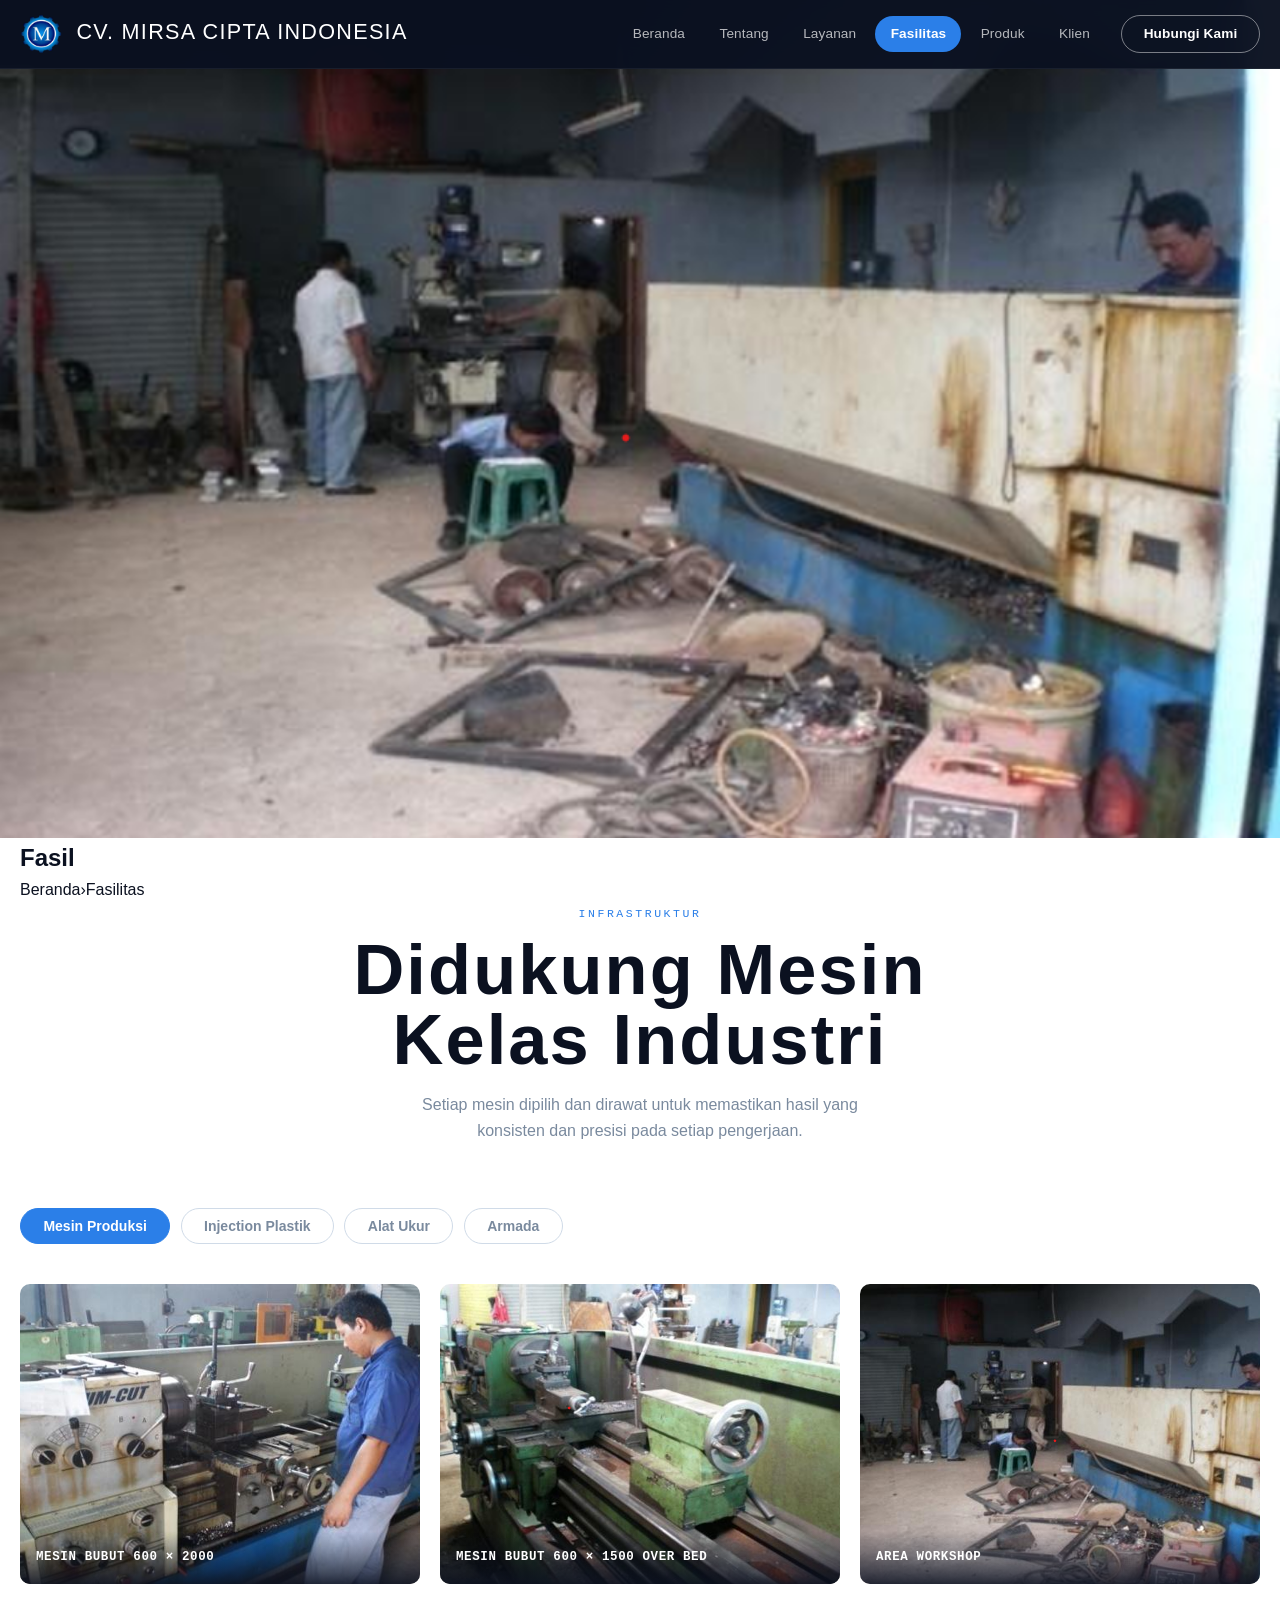
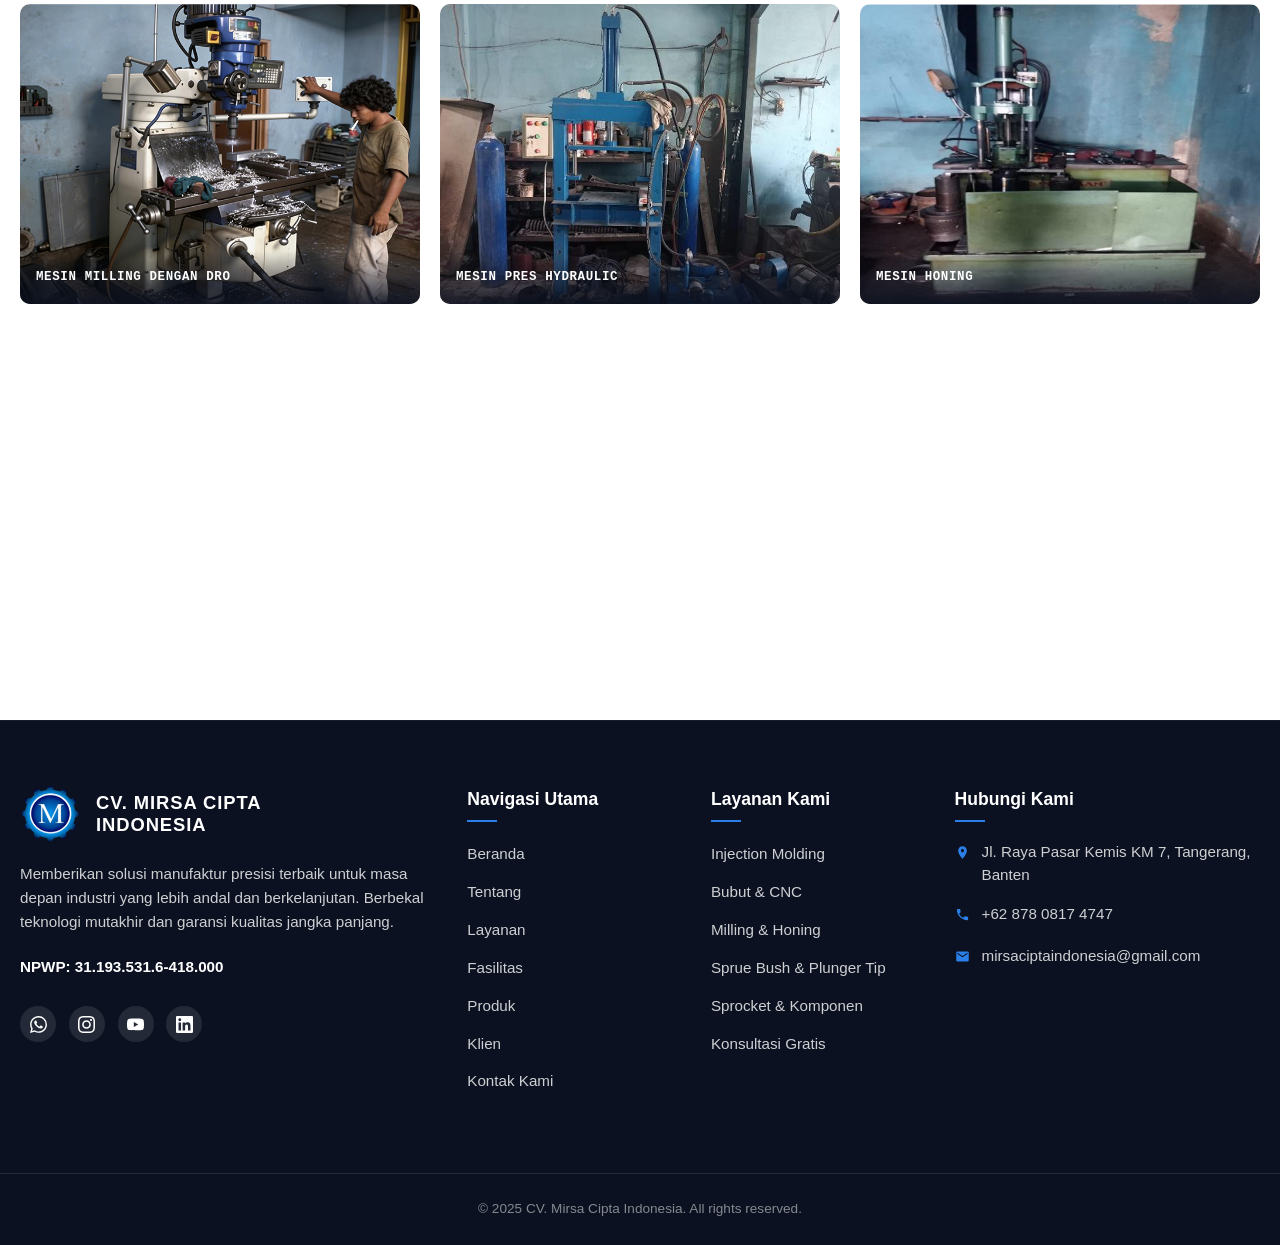
==== commit 34f1f580: "update" ====
--- a/fasilitas.html
+++ b/fasilitas.html
@@ -42,7 +42,7 @@
     </div>
     <div class="container page-hero__content">
 
-      <h1 class="page-hero__title fade-up">Fasilitas &<br />Peralatan</h1>
+      <h1 class="page-hero__title fade-up typing-effect" data-text="Fasilitas & Peralatan">Fasilitas & Peralatan</h1>
     </div>
   </section>
 
--- a/assets/css/style.css
+++ b/assets/css/style.css
@@ -39,6 +39,9 @@
   line-height: 1.65;
   overflow-x: hidden;
 }
+main {
+  margin-bottom: 6rem; /* Memberikan jarak antara konten utama dan footer */
+}
 img { display: block; width: 100%; object-fit: cover; }
 a   { text-decoration: none; color: inherit; }
 ul  { list-style: none; }
@@ -49,6 +52,18 @@
 }
 
 /* ── Typography helpers ── */
+.typing-text {
+  white-space: normal; /* Berubah dari nowrap ke normal untuk judul yang panjang */
+  overflow: hidden;
+  display: inline-block;
+  vertical-align: bottom;
+}
+
+@keyframes blink {
+  from, to { border-color: transparent }
+  50% { border-color: var(--cyan); }
+}
+
 .section-label {
   font-family: var(--font-mono);
   font-size: .72rem;
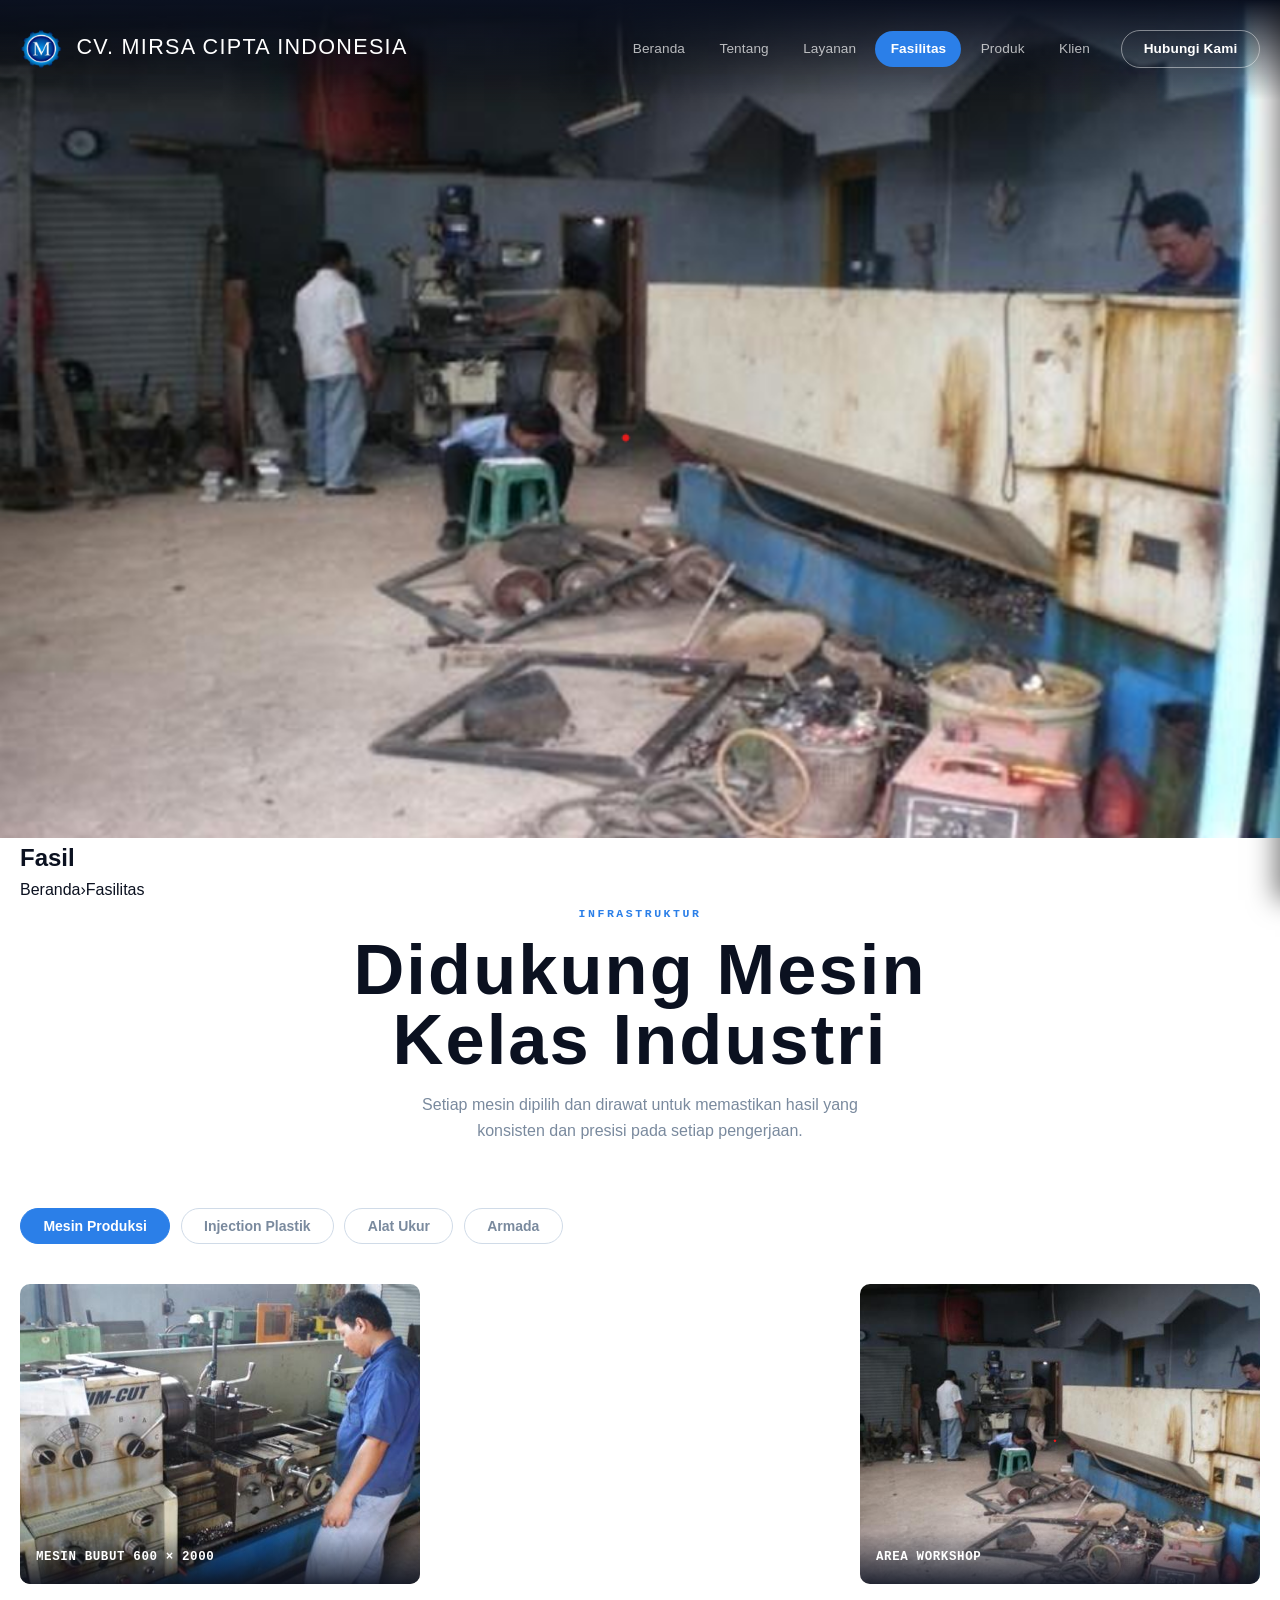
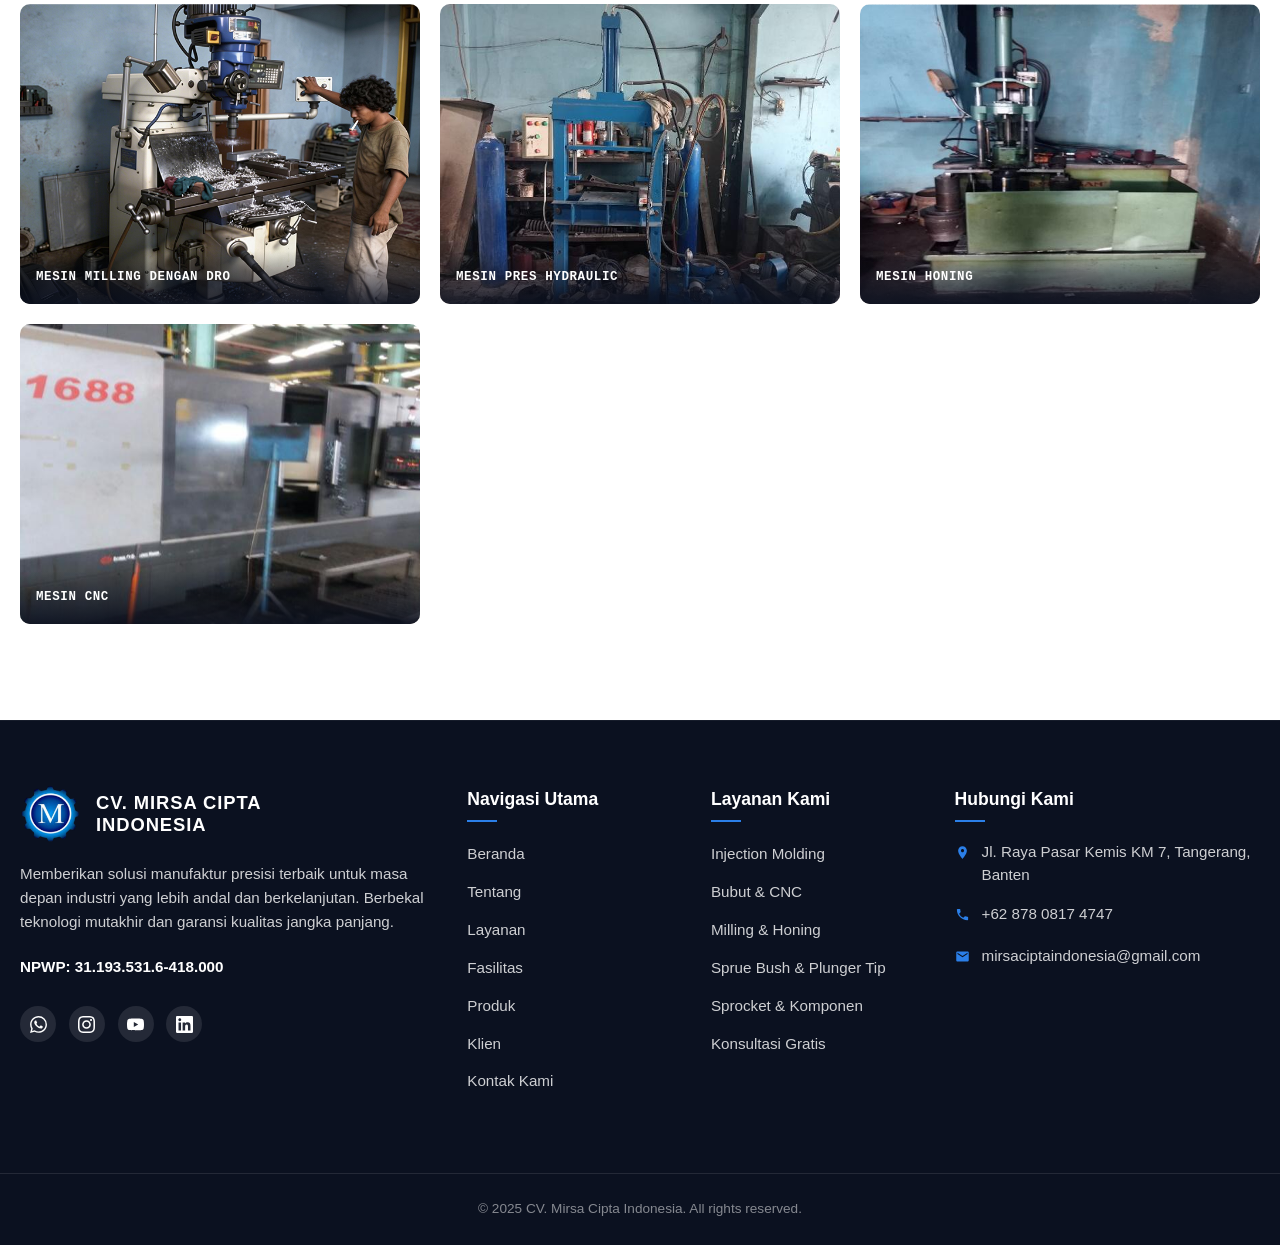
==== commit d3315d44: "update" ====
--- a/fasilitas.html
+++ b/fasilitas.html
@@ -3,6 +3,7 @@
 <head>
   <meta charset="UTF-8" /><meta name="viewport" content="width=device-width, initial-scale=1.0" />
   <title>Fasilitas – CV. Mirsa Cipta Indonesia</title>
+  <link rel="icon" type="image/png" href="assets/images/logo.png" />
   <link rel="stylesheet" href="assets/css/style.css?v=3" />
   <link rel="stylesheet" href="assets/css/pages.css" />
   <link rel="preconnect" href="https://fonts.googleapis.com" />
@@ -10,7 +11,7 @@
   <link href="https://fonts.googleapis.com/css2?family=Bebas+Neue&family=DM+Sans:opsz,wght@9..40,300;9..40,400;9..40,600&family=DM+Mono:wght@400;500&display=swap" rel="stylesheet" />
 </head>
 <body>
-<header class="nav always-dark" id="nav">
+<header class="nav" id="nav">
   <div class="nav__inner">
     <a href="index.html" class="nav__logo">
       <img src="assets/images/logo.png" alt="Logo CV Mirsa Cipta Indonesia" class="nav__logo-img" />
--- a/assets/css/style.css
+++ b/assets/css/style.css
@@ -53,9 +53,9 @@
 
 /* ── Typography helpers ── */
 .typing-text {
-  white-space: normal; /* Berubah dari nowrap ke normal untuk judul yang panjang */
-  overflow: hidden;
-  display: inline-block;
+  white-space: pre-wrap; /* Memungkinkan spasi tetap ada dan teks terbungkus (wrap) */
+  word-break: break-word;
+  display: inline; /* Menggunakan inline agar pembungkusan teks lebih alami */
   vertical-align: bottom;
 }
 
@@ -67,6 +67,7 @@
 .section-label {
   font-family: var(--font-mono);
   font-size: .72rem;
+  font-weight: 800;
   letter-spacing: .22em;
   text-transform: uppercase;
   color: var(--cyan);
@@ -130,18 +131,22 @@
   position: fixed;
   top: 0; left: 0; right: 0;
   z-index: 1000;
-  background: var(--navy);
-  border-bottom: 1px solid rgba(255,255,255,.06);
-  transition: var(--transition);
+  /* Gradasi default: 100% opacity di atas ke 0% di bawah */
+  background: linear-gradient(to bottom, var(--navy) 0%, rgba(11, 17, 32, 0) 100%);
+  border-bottom: none; /* Menghilangkan garis pembatas bawah secara total */
+  height: 100px; /* Tinggi lebih besar untuk menampung gradasi yang halus */
+  display: flex;
+  align-items: flex-start; /* Logo tetap di atas */
+  padding-top: 15px;
+  transition: all .4s ease;
 }
 .nav.scrolled {
-  background: rgba(11,17,32,.97);
-  backdrop-filter: blur(16px);
+  background: var(--navy); /* Warna solid saat di-scroll */
+  height: 68px; /* Kembali ke tinggi standar */
+  padding-top: 0;
+  align-items: center;
+  border-bottom: none; /* Menghilangkan garis pembatas bawah */
   box-shadow: 0 2px 32px rgba(0,0,0,.45);
-}
-.nav.always-dark {
-  background: rgba(11,17,32,.97);
-  backdrop-filter: blur(16px);
 }
 
 .nav__inner {
@@ -150,7 +155,7 @@
   justify-content: space-between;
   width: min(1240px, 100% - 2.5rem);
   margin-inline: auto;
-  height: 68px;
+  height: 68px; /* Pastikan tinggi inner tetap konsisten */
 }
 
 .nav__logo { display: flex; align-items: center; gap: .9rem; }
@@ -228,30 +233,74 @@
 }
 
 .mobile-menu {
-  display: none;
+  position: fixed;
+  top: 0; right: 0; bottom: 0;
+  width: 280px; /* Lebar menu */
+  background: var(--navy);
+  z-index: 1001; /* Di atas overlay */
+  display: flex;
+  flex-direction: column;
+  padding: 5rem 2rem;
+  gap: 1.5rem;
+  transform: translateX(100%); /* Sembunyi di kanan */
+  transition: transform .4s cubic-bezier(0.4, 0, 0.2, 1);
+  box-shadow: -5px 0 25px rgba(0,0,0,0.5);
+}
+
+.mobile-menu.open {
+  transform: translateX(0);
+}
+
+/* Overlay / Backdrop */
+.mobile-overlay {
   position: fixed; inset: 0;
-  background: var(--navy);
-  z-index: 999;
-  flex-direction: column;
-  justify-content: center;
-  align-items: center;
-  gap: 2rem;
+  background: rgba(0,0,0,0.6);
+  backdrop-filter: blur(4px);
+  z-index: 1000;
   opacity: 0;
-  pointer-events: none;
-  transition: opacity .4s ease;
-}
-.mobile-menu.open {
-  opacity: 1; pointer-events: auto;
-}
+  visibility: hidden;
+  transition: all .3s ease;
+}
+
+.mobile-overlay.visible {
+  opacity: 1;
+  visibility: visible;
+}
+
 .mobile-link {
   font-family: var(--font-display);
-  font-size: 2rem; color: var(--white);
+  font-size: 1.5rem; 
+  color: var(--white);
   font-weight: 600;
-  transform: translateY(20px);
-  opacity: 0; transition: all .4s ease;
-}
+  text-decoration: none;
+  opacity: 0; 
+  transform: translateX(20px);
+  transition: all .4s ease;
+}
+
 .mobile-menu.open .mobile-link {
-  transform: translateY(0); opacity: 1;
+  opacity: 1;
+  transform: translateX(0);
+}
+
+/* Delay animasi link satu per satu */
+.mobile-link:nth-child(1) { transition-delay: 0.1s; }
+.mobile-link:nth-child(2) { transition-delay: 0.15s; }
+.mobile-link:nth-child(3) { transition-delay: 0.2s; }
+.mobile-link:nth-child(4) { transition-delay: 0.25s; }
+.mobile-link:nth-child(5) { transition-delay: 0.3s; }
+.mobile-link:nth-child(6) { transition-delay: 0.35s; }
+.mobile-link:nth-child(7) { transition-delay: 0.4s; }
+
+/* Hamburger Animation */
+.nav__hamburger.active span:nth-child(1) {
+  transform: translateY(7px) rotate(45deg);
+}
+.nav__hamburger.active span:nth-child(2) {
+  opacity: 0;
+}
+.nav__hamburger.active span:nth-child(3) {
+  transform: translateY(-7px) rotate(-45deg);
 }
 
 @media (max-width: 960px) {
@@ -335,8 +384,25 @@
 .footer__bottom p { color: rgba(255, 255, 255, 0.5); font-size: 0.85rem; margin: 0; }
 
 /* Responsif Footer */
-@media (max-width: 960px) { .footer__grid { grid-template-columns: 1fr 1fr; } }
-@media (max-width: 600px) { .footer__grid { grid-template-columns: 1fr; } }
+@media (max-width: 960px) {
+  .footer__grid { grid-template-columns: 1fr 1fr; }
+}
+
+@media (max-width: 600px) {
+  .footer__grid { grid-template-columns: 1fr; gap: 2rem; }
+  .footer__top { padding-bottom: 2rem; }
+  .footer__brand { align-items: center; text-align: center; }
+  .footer__col-title { text-align: center; }
+  .footer__col-title::after { left: 50%; transform: translateX(-50%); }
+  .footer__links { align-items: center; }
+  .footer__contact li { justify-content: center; text-align: center; }
+}
+
+@media (max-width: 480px) {
+  .logo-name { font-size: 0.9rem; line-height: 1.1; max-width: 180px; }
+  .nav__logo-img { width: 34px; height: 34px; }
+  .nav__cta { display: none; } /* Sembunyikan CTA di mobile sangat kecil untuk ruang logo */
+}
 
 
 /* ════════════ BACK TO TOP ════════════ */
--- a/assets/css/pages.css
+++ b/assets/css/pages.css
@@ -30,8 +30,8 @@
 .hero__overlay {
   position: absolute; inset: 0;
   background:
-    linear-gradient(to right, rgba(11,17,32,.92) 55%, rgba(11,17,32,.4)),
-    linear-gradient(to top, rgba(11,17,32,.65) 20%, transparent 60%);
+    linear-gradient(to right, rgba(11,17,32, 0.98) 0%, rgba(11,17,32, 0.85) 45%, rgba(11,17,32, 0.3) 100%),
+    linear-gradient(to top, rgba(11,17,32, 0.85) 0%, transparent 75%);
   z-index: 1;
 }
 
@@ -61,12 +61,13 @@
 
 .hero__title {
   font-family: var(--font-display);
-  font-size: clamp(2.8rem, 7vw, 7rem);
-  line-height: 1.0;
+  font-size: clamp(2.2rem, 8vw, 6rem);
+  line-height: 1.1;
   color: var(--white);
   letter-spacing: .01em;
   margin-bottom: 1.75rem;
-  white-space: nowrap;
+  word-wrap: break-word;
+  overflow-wrap: break-word;
 }
 
 /* Figma: subtitle centered */
@@ -418,6 +419,10 @@
 
 /* ════════════ FASILITAS ════════════ */
 .fasilitas-tabs { display: flex; gap: .65rem; margin-bottom: 2.5rem; flex-wrap: wrap; }
+@media (max-width: 600px) {
+  .fasilitas-tabs { gap: .5rem; justify-content: center; }
+  .tab-btn { flex: 1 1 calc(50% - .5rem); padding: .5rem .75rem; font-size: .8rem; text-align: center; }
+}
 .tab-btn {
   padding: .55rem 1.4rem;
   border: 1.5px solid #d0dbe8;
@@ -473,29 +478,52 @@
 }
 .produk-card p { color: var(--gray); font-size: .875rem; line-height: 1.65; }
 
+/* ════════════ CENTER LAYOUT (GLOBAL) ════════════ */
+.center-layout { padding: 8rem 0; background: var(--white); }
+.center-text-block { text-align: center; max-width: 800px; margin: 0 auto 5rem; }
+.center-title { 
+  font-family: var(--font-display); font-size: clamp(2.2rem, 5vw, 3.5rem); 
+  color: var(--navy); line-height: 1.1; margin-bottom: 2rem;
+}
+.center-desc { color: var(--gray); font-size: 1.1rem; line-height: 1.8; margin-bottom: 1.5rem; }
+
 /* ════════════ KLIEN ════════════ */
-.klien-grid { display: grid; grid-template-columns: repeat(3, 1fr); gap: 1.25rem; margin-bottom: 4rem; }
+.klien-grid { display: grid; grid-template-columns: repeat(3, 1fr); gap: 1.5rem; margin-bottom: 6rem; }
 .klien-item {
-  border: 1.5px solid #d8e4f0; border-radius: 10px;
-  padding: 2rem 1.5rem; display: flex; align-items: center;
-  justify-content: center; text-align: center; transition: var(--transition);
+  background: var(--light);
+  border: 1px solid #e4ecf4; border-radius: 12px;
+  padding: 3rem 2rem; display: flex; align-items: center;
+  justify-content: center; text-align: center; transition: all 0.4s cubic-bezier(0.4, 0, 0.2, 1);
 }
 .klien-item:hover {
   border-color: var(--cyan);
-  background: rgba(43,127,232,.04);
-  transform: translateY(-2px);
-  box-shadow: 0 4px 20px rgba(43,127,232,.1);
-}
-.klien-item span { font-weight: 600; font-size: .9rem; color: var(--navy); }
-.klien-tagline { text-align: center; padding: 3rem 0 1rem; border-top: 1px solid #e5eaf1; }
+  background: var(--white);
+  transform: translateY(-8px);
+  box-shadow: 0 20px 40px rgba(43,127,232,0.12);
+}
+.klien-item span { 
+  font-family: var(--font-display);
+  font-weight: 700; font-size: 1.1rem; color: var(--navy); 
+  letter-spacing: 0.02em;
+}
+.klien-tagline { 
+  text-align: center; padding: 5rem 0 2rem; 
+  border-top: 1px solid #eee;
+  max-width: 900px; margin: 0 auto;
+}
 .klien-tagline blockquote {
   font-family: var(--font-display);
-  font-size: clamp(2rem, 5vw, 3.5rem); color: var(--navy); letter-spacing: .05em;
+  font-size: clamp(1.8rem, 4vw, 3rem); 
+  color: var(--navy); 
+  font-style: italic;
+  line-height: 1.2;
+  margin-bottom: 1.5rem;
 }
 .klien-tagline cite {
-  display: block; margin-top: .75rem; color: var(--gray);
+  display: block; color: var(--cyan);
   font-style: normal; font-family: var(--font-mono);
-  font-size: .75rem; letter-spacing: .15em; text-transform: uppercase;
+  font-size: 0.85rem; letter-spacing: 0.2em; text-transform: uppercase;
+  font-weight: 700;
 }
 
 /* ════════════ KONTAK ════════════ */
@@ -562,8 +590,17 @@
   .klien-grid { grid-template-columns: repeat(2, 1fr); }
   .kontak-grid { grid-template-columns: 1fr; gap: 3rem; }
 }
+
 @media (max-width: 600px) {
+  .hero__content { padding: 6rem 1.25rem 4rem; width: 100%; }
+  .hero__title { margin-bottom: 1.25rem; }
+  .hero__sub { font-size: 0.95rem; line-height: 1.6; margin-bottom: 2rem; padding: 0 0.5rem; }
+  .hero__actions { flex-direction: column; width: 100%; max-width: 320px; margin-inline: auto; gap: 0.75rem; }
+  .hero__actions .btn { width: 100%; justify-content: center; padding: 1rem; }
+  .stat-num { font-size: 2.8rem; }
+  .stat-item { padding: 2rem 1rem; }
   .hero-cards { grid-template-columns: 1fr; }
+  .hero-card { padding: 2.5rem 1.5rem; }
   .home-nav__grid { grid-template-columns: 1fr; }
   .layanan-grid { grid-template-columns: 1fr; }
   .fasilitas-grid { grid-template-columns: 1fr; }
@@ -571,7 +608,21 @@
   .klien-grid { grid-template-columns: 1fr; }
   .stats__grid { grid-template-columns: repeat(2, 1fr); }
   .hero__scroll { display: none; }
-  .hero__arrow--prev { left: 1rem; }
-  .hero__arrow--next { right: 1rem; }
-  .about-badge { position: static; margin-top: 1rem; }
+  .hero__arrow { width: 40px; height: 40px; }
+  .hero__arrow--prev { left: 0.75rem; }
+  .hero__arrow--next { right: 0.75rem; }
+  .about-badge { position: relative; bottom: 0; right: 0; margin: 1.5rem auto 0; width: fit-content; }
+  .about-image img { height: 350px; }
+  .form-box { padding: 1.5rem; }
+}
+
+@media (max-width: 480px) {
+  .stats__grid { grid-template-columns: repeat(2, 1fr); gap: 0.5rem; }
+  .stat-item { border-right: 1px solid rgba(255,255,255,0.07); border-bottom: 1px solid rgba(255,255,255,0.07); padding: 1.5rem 0.75rem; }
+  .stat-num { font-size: 2.2rem; }
+  .stat-label { font-size: 0.65rem; }
+  .stat-item:nth-child(2n) { border-right: none; }
+  .stat-item:nth-last-child(-n+2) { border-bottom: none; }
+  .hero__title { font-size: clamp(1.8rem, 12vw, 2.8rem); line-height: 1.2; }
+  .section-title { font-size: clamp(1.8rem, 10vw, 2.5rem); line-height: 1.1; }
 }
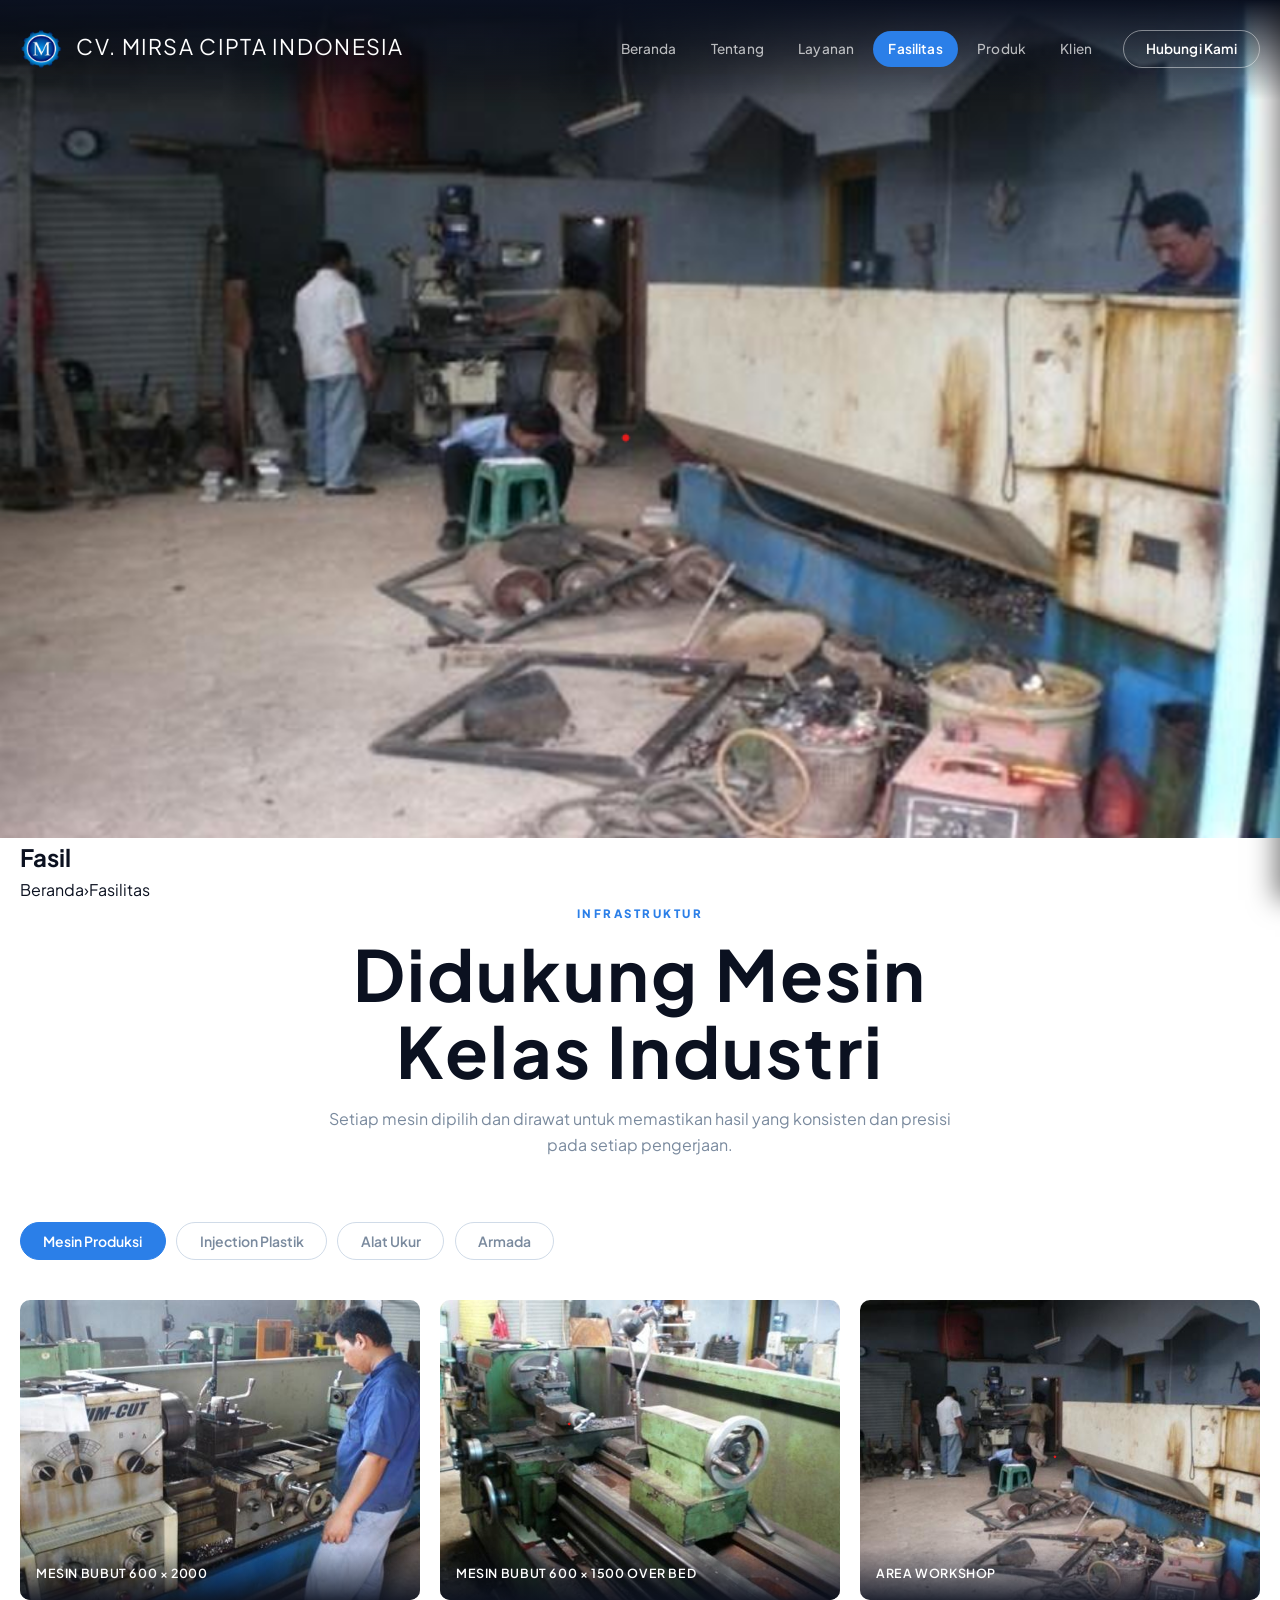
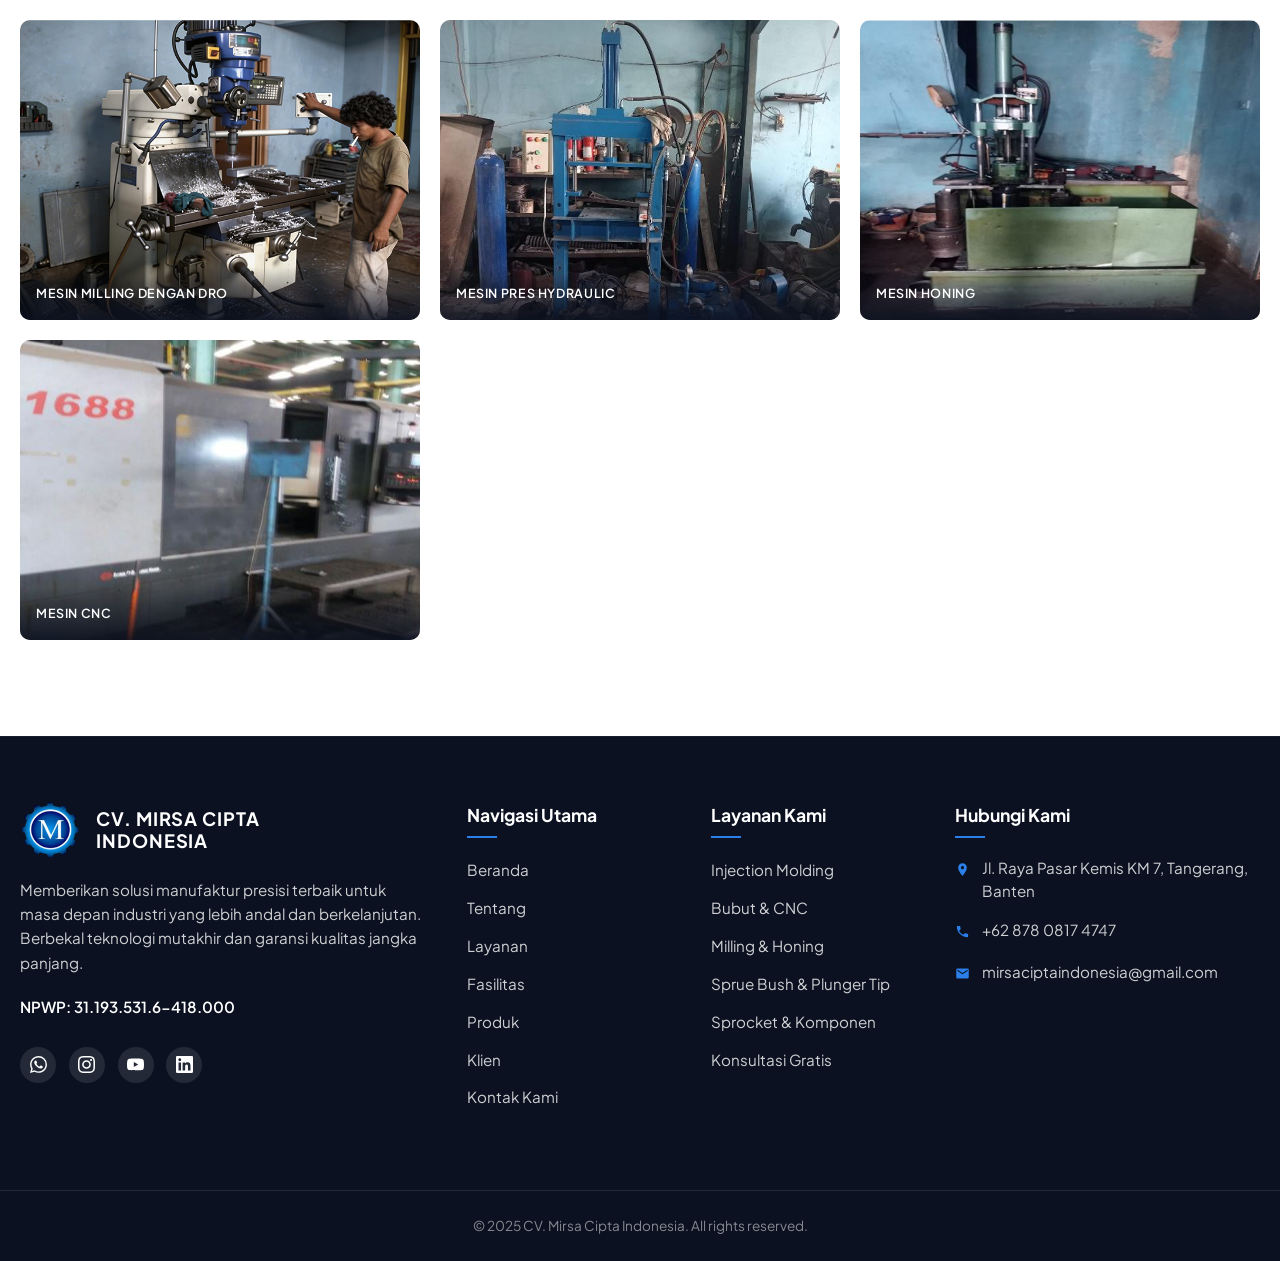
==== commit 89624211: "update" ====
--- a/fasilitas.html
+++ b/fasilitas.html
@@ -8,7 +8,7 @@
   <link rel="stylesheet" href="assets/css/pages.css" />
   <link rel="preconnect" href="https://fonts.googleapis.com" />
   <link rel="preconnect" href="https://fonts.gstatic.com" crossorigin />
-  <link href="https://fonts.googleapis.com/css2?family=Bebas+Neue&family=DM+Sans:opsz,wght@9..40,300;9..40,400;9..40,600&family=DM+Mono:wght@400;500&display=swap" rel="stylesheet" />
+  <link href="https://fonts.googleapis.com/css2?family=Plus+Jakarta+Sans:wght@300;400;500;600;700;800&display=swap" rel="stylesheet" />
 </head>
 <body>
 <header class="nav" id="nav">
--- a/assets/css/style.css
+++ b/assets/css/style.css
@@ -79,7 +79,7 @@
 .section-title {
   font-family: var(--font-display);
   font-size: clamp(2.8rem, 5.5vw, 5rem);
-  line-height: 1.0;
+  line-height: 1.1;
   letter-spacing: .03em;
   color: var(--navy);
 }
--- a/assets/css/pages.css
+++ b/assets/css/pages.css
@@ -291,8 +291,41 @@
   pointer-events: none;
 }
 
+/* ════════════ HOME KLIEN SECTION ════════════ */
+.home-klien { padding: 7rem 0; background: var(--white); }
+.home-klien__grid { 
+  display: grid; 
+  grid-template-columns: repeat(3, 1fr); 
+  gap: 1.5rem; 
+}
+.home-klien__item {
+  background: var(--light);
+  border: 1px solid #e4ecf4; border-radius: 12px;
+  padding: 2.5rem 1.5rem; display: flex; align-items: center;
+  justify-content: center; text-align: center; transition: all 0.4s ease;
+}
+.home-klien__item:hover {
+  border-color: var(--cyan);
+  background: var(--white);
+  transform: translateY(-5px);
+  box-shadow: 0 12px 30px rgba(43,127,232,0.1);
+}
+.home-klien__item span { 
+  font-family: var(--font-display);
+  font-weight: 700; font-size: 1rem; color: var(--navy); 
+  letter-spacing: 0.02em;
+}
+
+@media (max-width: 768px) {
+  .home-klien__grid { grid-template-columns: repeat(2, 1fr); }
+}
+@media (max-width: 480px) {
+  .home-klien__grid { grid-template-columns: 1fr; }
+}
+
 /* ════════════ HOME QUICK NAV CARDS ════════════ */
-.home-nav { padding: 5rem 0 7rem; background: var(--light); }
+.home-nav { padding: 8rem 0 10rem; background: var(--light); }
+.home-nav .section-header { margin-bottom: 5rem; }
 .home-nav__grid {
   display: grid; grid-template-columns: repeat(3, 1fr); gap: 1.5rem;
 }
